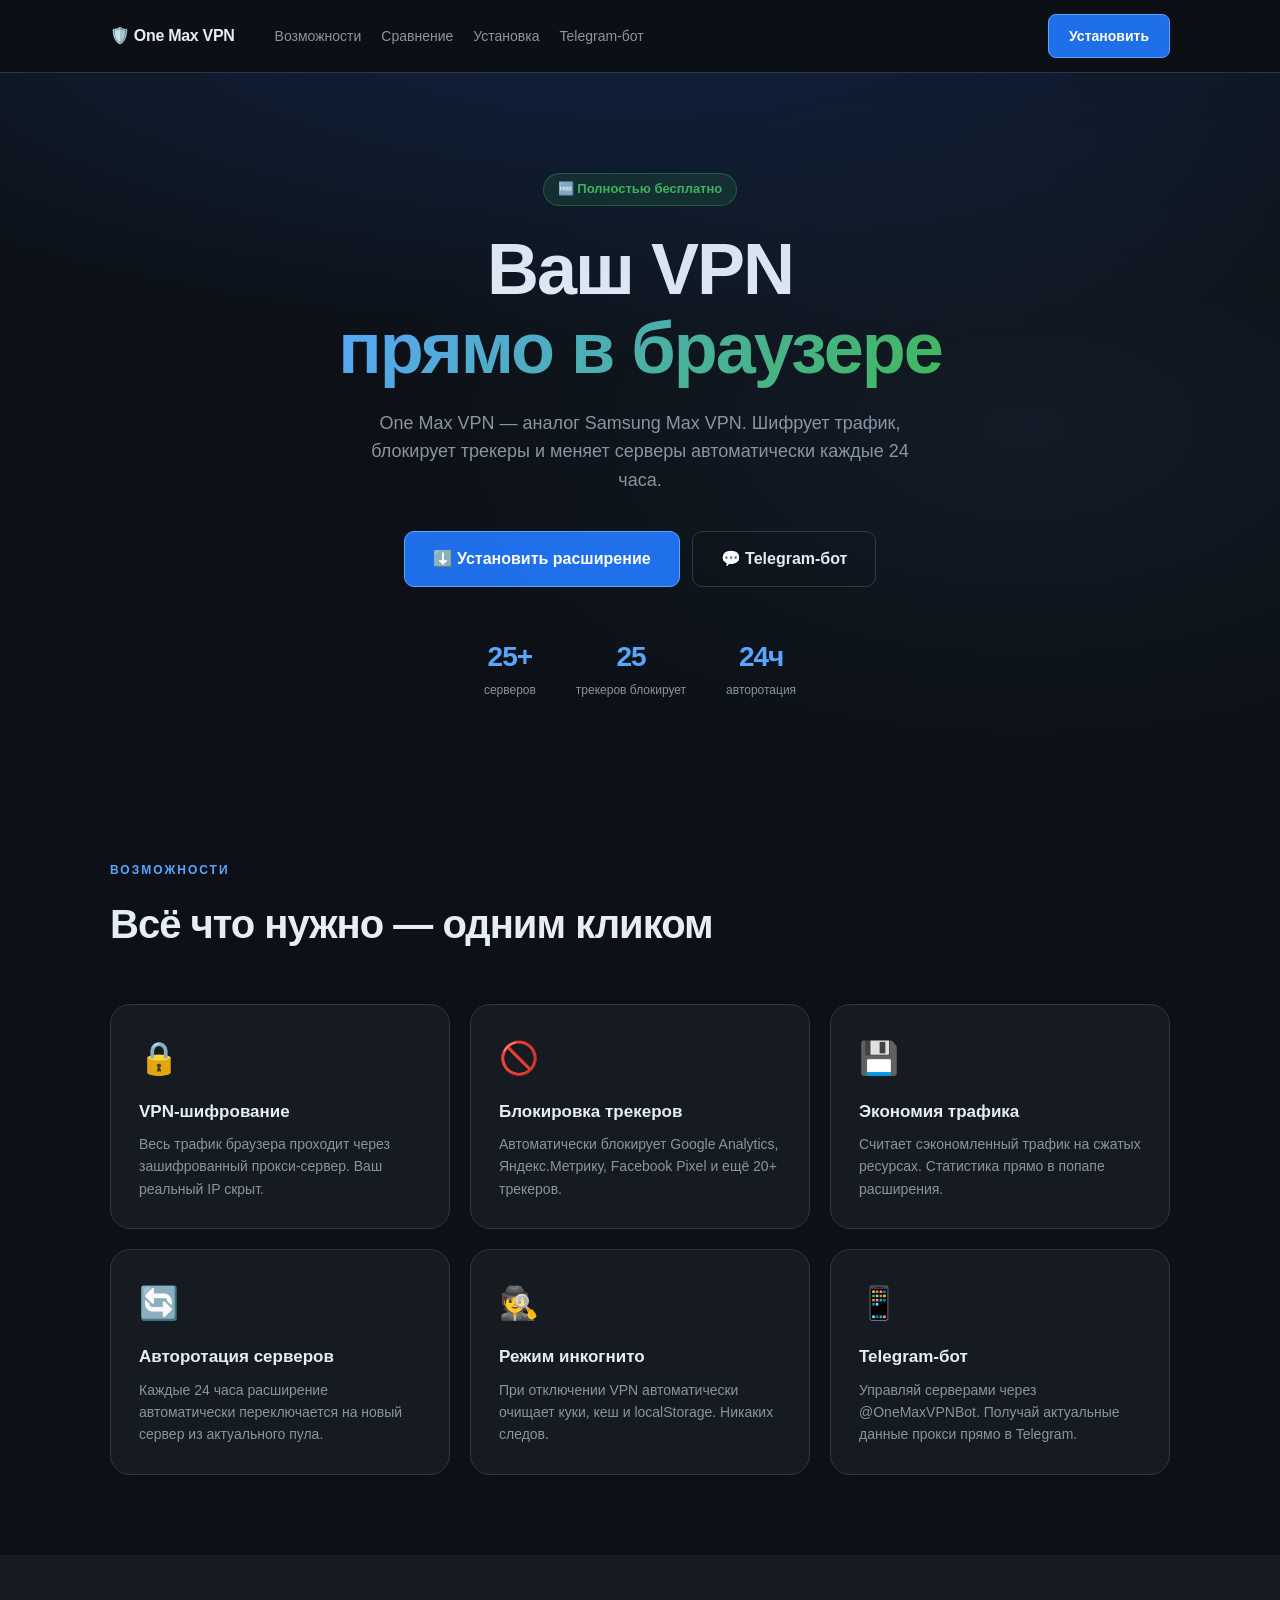
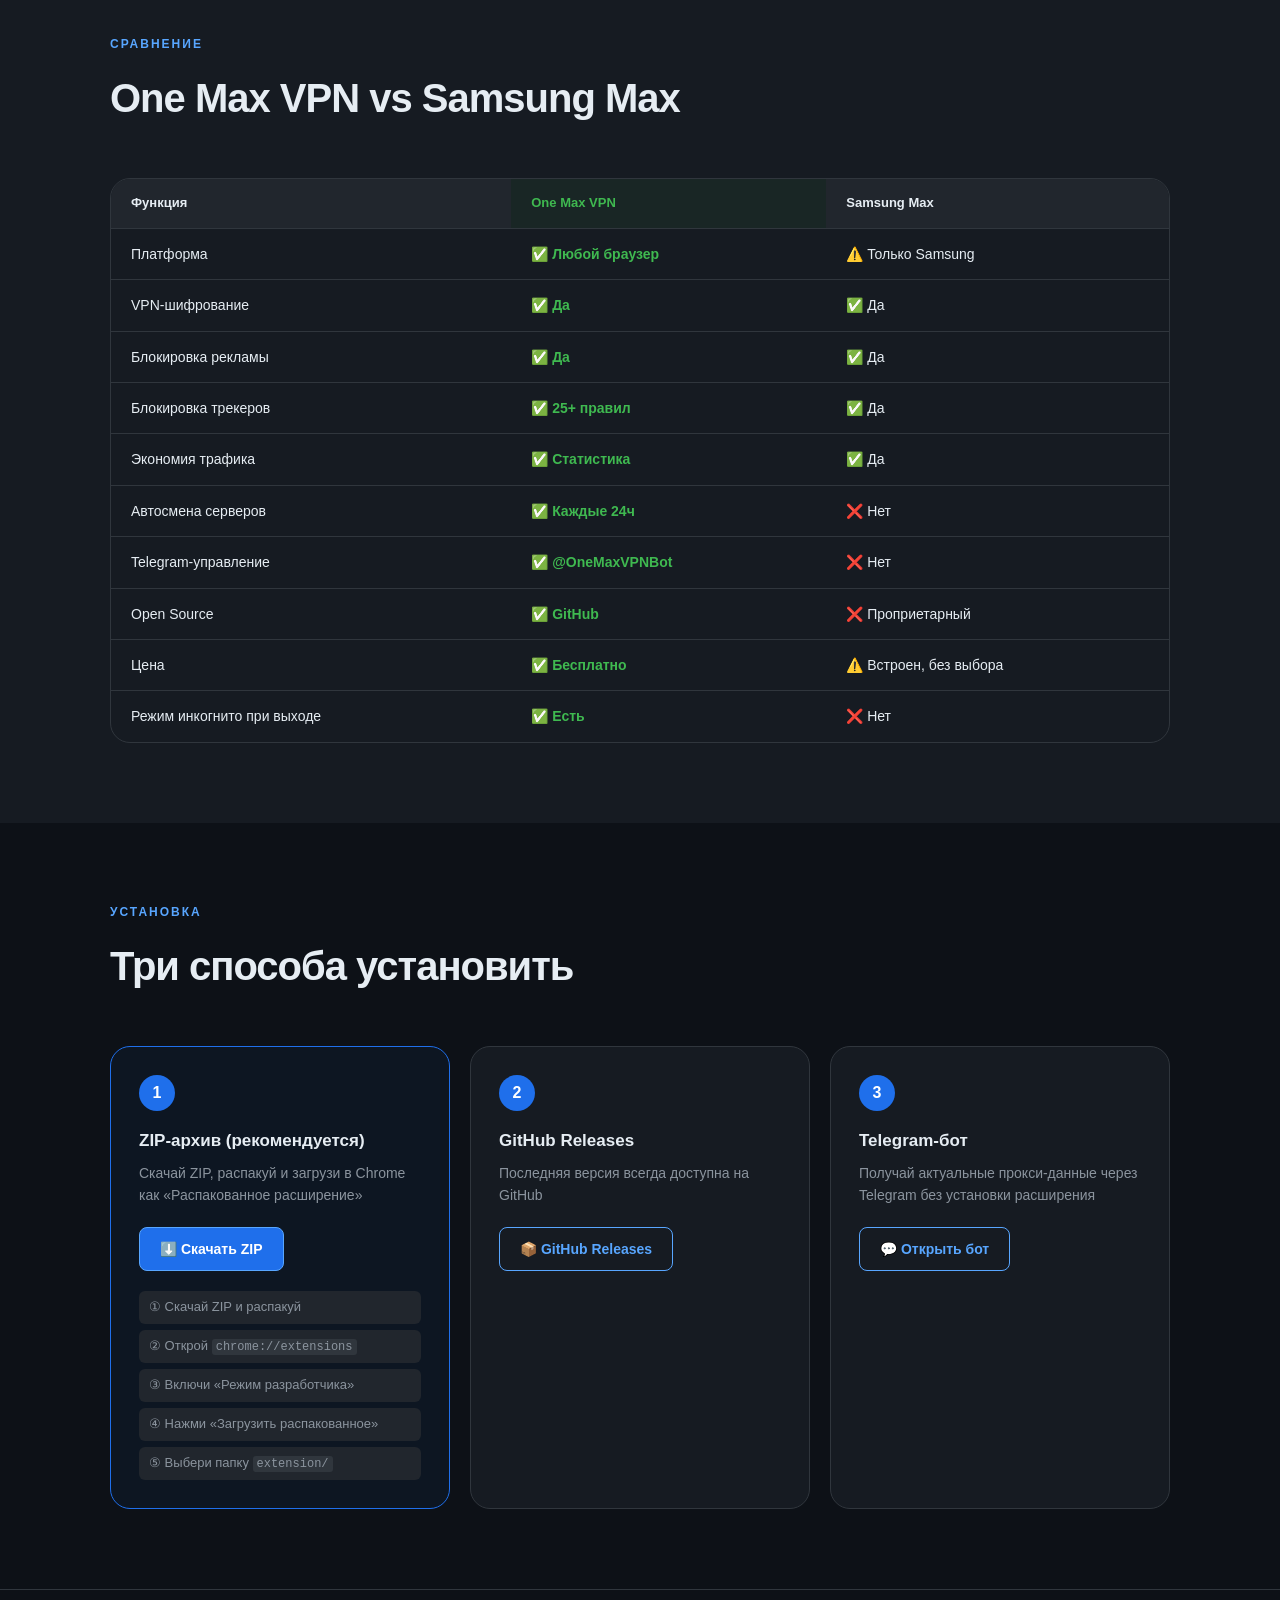
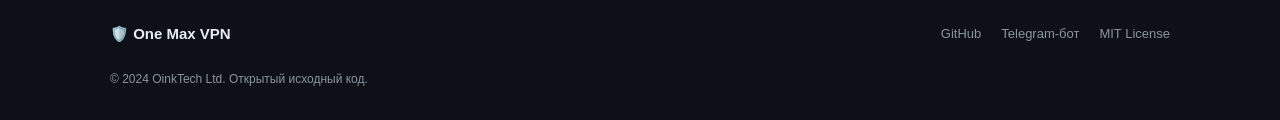
==== landing/index.html @ 3c3e6324 "1.0.0" ====
<!DOCTYPE html>
<html lang="ru">
<head>
  <meta charset="UTF-8">
  <meta name="viewport" content="width=device-width, initial-scale=1.0">
  <title>One Max VPN — Бесплатный VPN для браузера</title>
  <meta name="description" content="One Max VPN — бесплатный браузерный VPN с блокировкой трекеров, экономией трафика и автосменой серверов.">
  <link rel="stylesheet" href="styles.css">
  <link rel="icon" href="data:image/svg+xml,<svg xmlns='http://www.w3.org/2000/svg' viewBox='0 0 100 100'><text y='.9em' font-size='90'>🛡️</text></svg>">
</head>
<body>

<!-- ── Навбар ── -->
<nav class="nav">
  <div class="nav-inner">
    <a class="nav-logo" href="#">🛡️ One Max VPN</a>
    <div class="nav-links">
      <a href="#features">Возможности</a>
      <a href="#compare">Сравнение</a>
      <a href="#install">Установка</a>
      <a href="https://t.me/OneMaxVPNBot" target="_blank">Telegram-бот</a>
    </div>
    <a class="btn btn-primary nav-cta" href="#install">Установить</a>
  </div>
</nav>

<!-- ── Hero ── -->
<section class="hero" id="home">
  <div class="hero-bg"></div>
  <div class="container">
    <div class="hero-badge">🆓 Полностью бесплатно</div>
    <h1 class="hero-title">
      Ваш VPN<br>
      <span class="gradient-text">прямо в браузере</span>
    </h1>
    <p class="hero-subtitle">
      One Max VPN — аналог Samsung Max VPN. Шифрует трафик, блокирует трекеры
      и меняет серверы автоматически каждые 24 часа.
    </p>
    <div class="hero-actions">
      <a class="btn btn-primary btn-lg" id="btnInstall" href="#install">
        ⬇️ Установить расширение
      </a>
      <a class="btn btn-ghost btn-lg" href="https://t.me/OneMaxVPNBot" target="_blank">
        💬 Telegram-бот
      </a>
    </div>
    <div class="hero-stats">
      <div class="hero-stat"><span class="stat-num" id="statServers">25+</span><span>серверов</span></div>
      <div class="hero-stat"><span class="stat-num">25</span><span>трекеров блокирует</span></div>
      <div class="hero-stat"><span class="stat-num">24ч</span><span>авторотация</span></div>
    </div>
  </div>
</section>

<!-- ── Возможности ── -->
<section class="section" id="features">
  <div class="container">
    <div class="section-label">Возможности</div>
    <h2 class="section-title">Всё что нужно — одним кликом</h2>
    <div class="features-grid">

      <div class="feature-card">
        <div class="feature-icon">🔒</div>
        <h3>VPN-шифрование</h3>
        <p>Весь трафик браузера проходит через зашифрованный прокси-сервер. Ваш реальный IP скрыт.</p>
      </div>

      <div class="feature-card">
        <div class="feature-icon">🚫</div>
        <h3>Блокировка трекеров</h3>
        <p>Автоматически блокирует Google Analytics, Яндекс.Метрику, Facebook Pixel и ещё 20+ трекеров.</p>
      </div>

      <div class="feature-card">
        <div class="feature-icon">💾</div>
        <h3>Экономия трафика</h3>
        <p>Считает сэкономленный трафик на сжатых ресурсах. Статистика прямо в попапе расширения.</p>
      </div>

      <div class="feature-card">
        <div class="feature-icon">🔄</div>
        <h3>Авторотация серверов</h3>
        <p>Каждые 24 часа расширение автоматически переключается на новый сервер из актуального пула.</p>
      </div>

      <div class="feature-card">
        <div class="feature-icon">🕵️</div>
        <h3>Режим инкогнито</h3>
        <p>При отключении VPN автоматически очищает куки, кеш и localStorage. Никаких следов.</p>
      </div>

      <div class="feature-card">
        <div class="feature-icon">📱</div>
        <h3>Telegram-бот</h3>
        <p>Управляй серверами через @OneMaxVPNBot. Получай актуальные данные прокси прямо в Telegram.</p>
      </div>

    </div>
  </div>
</section>

<!-- ── Сравнение ── -->
<section class="section section-dark" id="compare">
  <div class="container">
    <div class="section-label">Сравнение</div>
    <h2 class="section-title">One Max VPN vs Samsung Max</h2>
    <div class="table-wrap">
      <table class="compare-table">
        <thead>
          <tr>
            <th>Функция</th>
            <th class="our">One Max VPN</th>
            <th>Samsung Max</th>
          </tr>
        </thead>
        <tbody>
          <tr><td>Платформа</td>                  <td class="our">✅ Любой браузер</td>       <td>⚠️ Только Samsung</td></tr>
          <tr><td>VPN-шифрование</td>             <td class="our">✅ Да</td>                  <td>✅ Да</td></tr>
          <tr><td>Блокировка рекламы</td>         <td class="our">✅ Да</td>                  <td>✅ Да</td></tr>
          <tr><td>Блокировка трекеров</td>        <td class="our">✅ 25+ правил</td>          <td>✅ Да</td></tr>
          <tr><td>Экономия трафика</td>           <td class="our">✅ Статистика</td>          <td>✅ Да</td></tr>
          <tr><td>Автосмена серверов</td>         <td class="our">✅ Каждые 24ч</td>          <td>❌ Нет</td></tr>
          <tr><td>Telegram-управление</td>        <td class="our">✅ @OneMaxVPNBot</td>       <td>❌ Нет</td></tr>
          <tr><td>Open Source</td>                <td class="our">✅ GitHub</td>              <td>❌ Проприетарный</td></tr>
          <tr><td>Цена</td>                       <td class="our">✅ Бесплатно</td>           <td>⚠️ Встроен, без выбора</td></tr>
          <tr><td>Режим инкогнито при выходе</td> <td class="our">✅ Есть</td>               <td>❌ Нет</td></tr>
        </tbody>
      </table>
    </div>
  </div>
</section>

<!-- ── Установка ── -->
<section class="section" id="install">
  <div class="container">
    <div class="section-label">Установка</div>
    <h2 class="section-title">Три способа установить</h2>
    <div class="install-grid">

      <div class="install-card install-card-primary">
        <div class="install-num">1</div>
        <h3>ZIP-архив (рекомендуется)</h3>
        <p>Скачай ZIP, распакуй и загрузи в Chrome как «Распакованное расширение»</p>
        <a class="btn btn-primary" id="btnDownloadZip" href="#" target="_blank">⬇️ Скачать ZIP</a>
        <div class="install-steps">
          <div class="step">① Скачай ZIP и распакуй</div>
          <div class="step">② Открой <code>chrome://extensions</code></div>
          <div class="step">③ Включи «Режим разработчика»</div>
          <div class="step">④ Нажми «Загрузить распакованное»</div>
          <div class="step">⑤ Выбери папку <code>extension/</code></div>
        </div>
      </div>

      <div class="install-card">
        <div class="install-num">2</div>
        <h3>GitHub Releases</h3>
        <p>Последняя версия всегда доступна на GitHub</p>
        <a class="btn btn-outline" href="https://github.com/OinkTechLtd/one-max-vpn/releases/latest" target="_blank">
          📦 GitHub Releases
        </a>
      </div>

      <div class="install-card">
        <div class="install-num">3</div>
        <h3>Telegram-бот</h3>
        <p>Получай актуальные прокси-данные через Telegram без установки расширения</p>
        <a class="btn btn-outline" href="https://t.me/OneMaxVPNBot" target="_blank">
          💬 Открыть бот
        </a>
      </div>

    </div>
  </div>
</section>

<!-- ── Footer ── -->
<footer class="footer">
  <div class="container footer-inner">
    <div class="footer-logo">🛡️ One Max VPN</div>
    <div class="footer-links">
      <a href="https://github.com/OinkTechLtd/one-max-vpn" target="_blank">GitHub</a>
      <a href="https://t.me/OneMaxVPNBot" target="_blank">Telegram-бот</a>
      <a href="https://github.com/OinkTechLtd/one-max-vpn/blob/main/LICENSE" target="_blank">MIT License</a>
    </div>
    <div class="footer-copy">© 2024 OinkTech Ltd. Открытый исходный код.</div>
  </div>
</footer>

<script src="script.js"></script>
</body>
</html>
---- landing/styles.css ----
/* ── Переменные ── */
:root {
  --bg:        #0d1117;
  --bg2:       #161b22;
  --border:    #30363d;
  --accent:    #58a6ff;
  --accent2:   #1f6feb;
  --green:     #3fb950;
  --text:      #e6edf3;
  --muted:     #8b949e;
  --radius:    12px;
  --radius-lg: 20px;
  --max:       1100px;
}

/* ── Сброс ── */
*, *::before, *::after { box-sizing: border-box; margin: 0; padding: 0; }
html { scroll-behavior: smooth; }
body { background: var(--bg); color: var(--text); font-family: -apple-system, 'Segoe UI', sans-serif; line-height: 1.6; }
a { color: inherit; text-decoration: none; }
img { max-width: 100%; }

/* ── Контейнер ── */
.container { max-width: var(--max); margin: 0 auto; padding: 0 20px; }

/* ── Кнопки ── */
.btn {
  display: inline-flex;
  align-items: center;
  gap: 8px;
  padding: 10px 20px;
  border-radius: 8px;
  font-size: 14px;
  font-weight: 600;
  cursor: pointer;
  transition: all 0.2s;
  border: 1px solid transparent;
  text-decoration: none;
  white-space: nowrap;
}
.btn-primary  { background: var(--accent2); color: #fff; border-color: var(--accent); }
.btn-primary:hover  { background: var(--accent); }
.btn-ghost    { background: transparent; color: var(--text); border-color: var(--border); }
.btn-ghost:hover    { border-color: var(--accent); color: var(--accent); }
.btn-outline  { background: transparent; color: var(--accent); border-color: var(--accent); }
.btn-outline:hover  { background: #58a6ff22; }
.btn-lg { padding: 14px 28px; font-size: 16px; border-radius: 10px; }

/* ── Навбар ── */
.nav {
  position: sticky;
  top: 0;
  z-index: 100;
  background: rgba(13,17,23,0.9);
  backdrop-filter: blur(12px);
  border-bottom: 1px solid var(--border);
}
.nav-inner {
  max-width: var(--max);
  margin: 0 auto;
  padding: 14px 20px;
  display: flex;
  align-items: center;
  gap: 24px;
}
.nav-logo { font-size: 16px; font-weight: 700; letter-spacing: -0.3px; }
.nav-links { display: flex; gap: 20px; margin-left: 16px; }
.nav-links a { font-size: 14px; color: var(--muted); transition: color 0.2s; }
.nav-links a:hover { color: var(--text); }
.nav-cta { margin-left: auto; }

/* ── Hero ── */
.hero {
  position: relative;
  padding: 100px 0 80px;
  overflow: hidden;
  text-align: center;
}
.hero-bg {
  position: absolute;
  inset: 0;
  background:
    radial-gradient(ellipse 80% 50% at 50% -10%, #1f6feb33, transparent),
    radial-gradient(ellipse 50% 50% at 80% 50%, #58a6ff11, transparent);
  pointer-events: none;
}
.hero-badge {
  display: inline-block;
  padding: 5px 14px;
  background: #3fb95022;
  border: 1px solid #3fb95055;
  border-radius: 20px;
  font-size: 13px;
  color: var(--green);
  font-weight: 600;
  margin-bottom: 24px;
}
.hero-title {
  font-size: clamp(36px, 6vw, 72px);
  font-weight: 800;
  line-height: 1.1;
  letter-spacing: -2px;
  margin-bottom: 20px;
}
.gradient-text {
  background: linear-gradient(135deg, #58a6ff, #3fb950);
  -webkit-background-clip: text;
  -webkit-text-fill-color: transparent;
  background-clip: text;
}
.hero-subtitle {
  font-size: clamp(15px, 2vw, 18px);
  color: var(--muted);
  max-width: 560px;
  margin: 0 auto 36px;
}
.hero-actions {
  display: flex;
  gap: 12px;
  justify-content: center;
  flex-wrap: wrap;
  margin-bottom: 48px;
}
.hero-stats {
  display: flex;
  gap: 40px;
  justify-content: center;
  flex-wrap: wrap;
}
.hero-stat {
  display: flex;
  flex-direction: column;
  align-items: center;
  gap: 2px;
}
.stat-num {
  font-size: 28px;
  font-weight: 800;
  color: var(--accent);
  letter-spacing: -1px;
}
.hero-stat span:last-child { font-size: 12px; color: var(--muted); }

/* ── Секции ── */
.section { padding: 80px 0; }
.section-dark { background: var(--bg2); }
.section-label {
  font-size: 12px;
  font-weight: 600;
  color: var(--accent);
  text-transform: uppercase;
  letter-spacing: 2px;
  margin-bottom: 12px;
}
.section-title {
  font-size: clamp(24px, 4vw, 40px);
  font-weight: 800;
  letter-spacing: -1px;
  margin-bottom: 48px;
}

/* ── Карточки фич ── */
.features-grid {
  display: grid;
  grid-template-columns: repeat(auto-fill, minmax(300px, 1fr));
  gap: 20px;
}
.feature-card {
  background: var(--bg2);
  border: 1px solid var(--border);
  border-radius: var(--radius-lg);
  padding: 28px;
  transition: border-color 0.2s;
}
.feature-card:hover { border-color: var(--accent); }
.feature-icon { font-size: 32px; margin-bottom: 14px; }
.feature-card h3 { font-size: 17px; font-weight: 700; margin-bottom: 8px; }
.feature-card p  { font-size: 14px; color: var(--muted); line-height: 1.6; }

/* ── Таблица сравнения ── */
.table-wrap { overflow-x: auto; border-radius: var(--radius-lg); border: 1px solid var(--border); }
.compare-table { width: 100%; border-collapse: collapse; }
.compare-table th,
.compare-table td { padding: 14px 20px; text-align: left; border-bottom: 1px solid var(--border); font-size: 14px; }
.compare-table thead th { background: #21262d; font-weight: 700; font-size: 13px; }
.compare-table tbody tr:last-child td { border-bottom: none; }
.compare-table tbody tr:hover td { background: #161b2288; }
.compare-table .our { color: var(--green); font-weight: 600; }
.compare-table thead .our { background: #3fb95011; }

/* ── Установка ── */
.install-grid {
  display: grid;
  grid-template-columns: 1fr 1fr 1fr;
  gap: 20px;
}
.install-card {
  background: var(--bg2);
  border: 1px solid var(--border);
  border-radius: var(--radius-lg);
  padding: 28px;
}
.install-card-primary { border-color: var(--accent2); background: #1f6feb0d; }
.install-num {
  width: 36px; height: 36px;
  border-radius: 50%;
  background: var(--accent2);
  color: #fff;
  font-weight: 800;
  font-size: 16px;
  display: flex;
  align-items: center;
  justify-content: center;
  margin-bottom: 16px;
}
.install-card h3 { font-size: 17px; font-weight: 700; margin-bottom: 8px; }
.install-card p  { font-size: 14px; color: var(--muted); margin-bottom: 20px; }
.install-steps { margin-top: 20px; display: flex; flex-direction: column; gap: 6px; }
.step {
  font-size: 13px;
  color: var(--muted);
  padding: 6px 10px;
  background: #21262d;
  border-radius: 6px;
}
.step code { background: #30363d; padding: 1px 4px; border-radius: 3px; font-size: 12px; }

/* ── Footer ── */
.footer {
  border-top: 1px solid var(--border);
  padding: 32px 0;
}
.footer-inner {
  display: flex;
  align-items: center;
  gap: 24px;
  flex-wrap: wrap;
}
.footer-logo { font-size: 15px; font-weight: 700; }
.footer-links { display: flex; gap: 20px; margin-left: auto; }
.footer-links a { font-size: 13px; color: var(--muted); }
.footer-links a:hover { color: var(--accent); }
.footer-copy { font-size: 12px; color: var(--muted); width: 100%; }

/* ── Адаптив ── */
@media (max-width: 768px) {
  .nav-links { display: none; }
  .install-grid { grid-template-columns: 1fr; }
  .features-grid { grid-template-columns: 1fr; }
  .hero { padding: 60px 0 50px; }
  .footer-links { margin-left: 0; }
}

@media (max-width: 480px) {
  .hero-actions { flex-direction: column; align-items: stretch; }
  .btn-lg { text-align: center; justify-content: center; }
  .hero-stats { gap: 24px; }
}
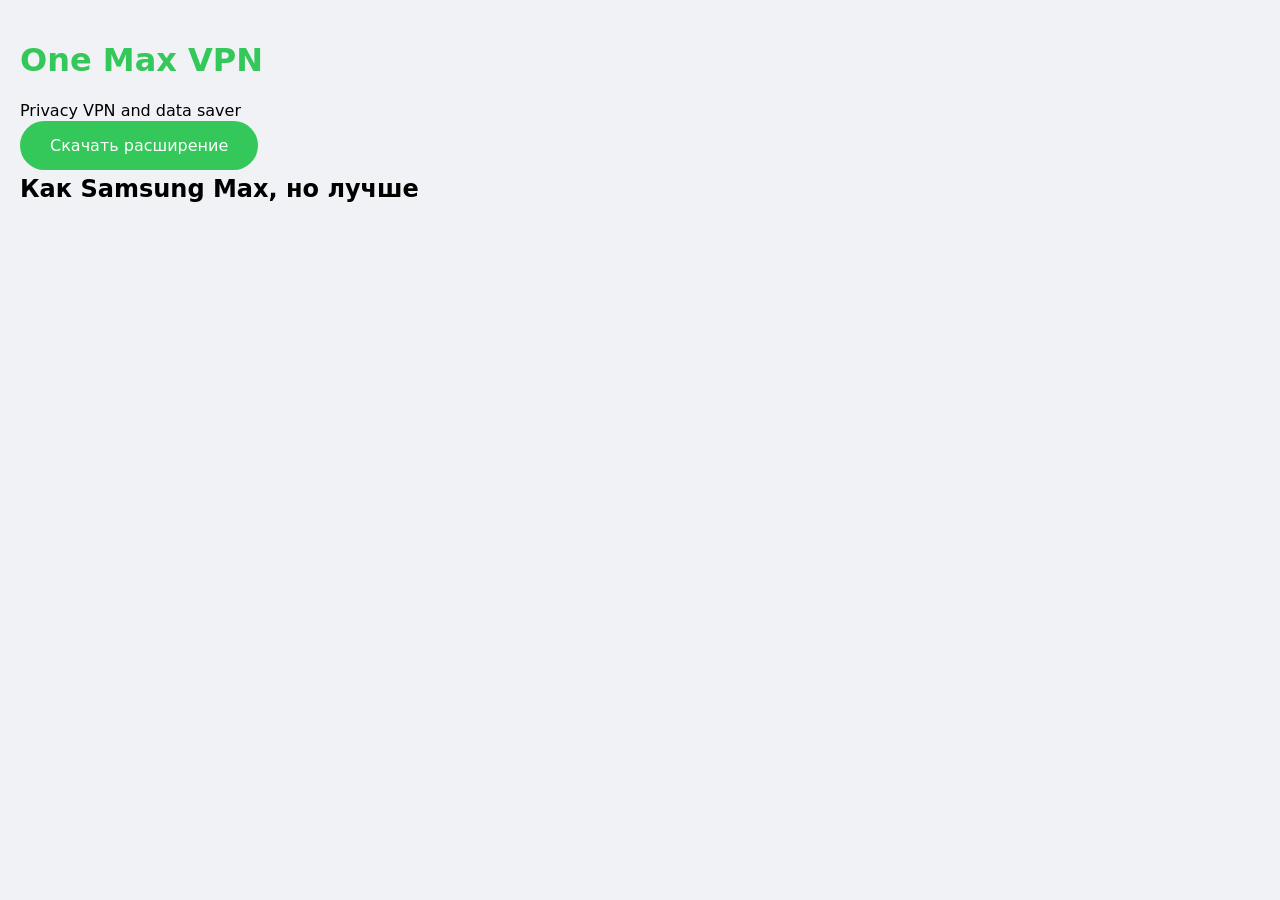
==== commit 492d6fa0: "1.0.1" ====
--- a/landing/index.html
+++ b/landing/index.html
@@ -3,190 +3,21 @@
 <head>
   <meta charset="UTF-8">
   <meta name="viewport" content="width=device-width, initial-scale=1.0">
-  <title>One Max VPN — Бесплатный VPN для браузера</title>
-  <meta name="description" content="One Max VPN — бесплатный браузерный VPN с блокировкой трекеров, экономией трафика и автосменой серверов.">
+  <title>One Max VPN — Экономия трафика и приватность</title>
   <link rel="stylesheet" href="styles.css">
-  <link rel="icon" href="data:image/svg+xml,<svg xmlns='http://www.w3.org/2000/svg' viewBox='0 0 100 100'><text y='.9em' font-size='90'>🛡️</text></svg>">
 </head>
 <body>
+  <header>
+    <h1>One Max VPN</h1>
+    <p>Privacy VPN and data saver</p>
+    <a href="https://github.com/yourusername/one-max-vpn/releases/latest/download/one-max-vpn.zip" class="btn">Скачать расширение</a>
+  </header>
 
-<!-- ── Навбар ── -->
-<nav class="nav">
-  <div class="nav-inner">
-    <a class="nav-logo" href="#">🛡️ One Max VPN</a>
-    <div class="nav-links">
-      <a href="#features">Возможности</a>
-      <a href="#compare">Сравнение</a>
-      <a href="#install">Установка</a>
-      <a href="https://t.me/OneMaxVPNBot" target="_blank">Telegram-бот</a>
-    </div>
-    <a class="btn btn-primary nav-cta" href="#install">Установить</a>
-  </div>
-</nav>
+  <section>
+    <h2>Как Samsung Max, но лучше</h2>
+    <!-- Добавь преимущества -->
+  </section>
 
-<!-- ── Hero ── -->
-<section class="hero" id="home">
-  <div class="hero-bg"></div>
-  <div class="container">
-    <div class="hero-badge">🆓 Полностью бесплатно</div>
-    <h1 class="hero-title">
-      Ваш VPN<br>
-      <span class="gradient-text">прямо в браузере</span>
-    </h1>
-    <p class="hero-subtitle">
-      One Max VPN — аналог Samsung Max VPN. Шифрует трафик, блокирует трекеры
-      и меняет серверы автоматически каждые 24 часа.
-    </p>
-    <div class="hero-actions">
-      <a class="btn btn-primary btn-lg" id="btnInstall" href="#install">
-        ⬇️ Установить расширение
-      </a>
-      <a class="btn btn-ghost btn-lg" href="https://t.me/OneMaxVPNBot" target="_blank">
-        💬 Telegram-бот
-      </a>
-    </div>
-    <div class="hero-stats">
-      <div class="hero-stat"><span class="stat-num" id="statServers">25+</span><span>серверов</span></div>
-      <div class="hero-stat"><span class="stat-num">25</span><span>трекеров блокирует</span></div>
-      <div class="hero-stat"><span class="stat-num">24ч</span><span>авторотация</span></div>
-    </div>
-  </div>
-</section>
-
-<!-- ── Возможности ── -->
-<section class="section" id="features">
-  <div class="container">
-    <div class="section-label">Возможности</div>
-    <h2 class="section-title">Всё что нужно — одним кликом</h2>
-    <div class="features-grid">
-
-      <div class="feature-card">
-        <div class="feature-icon">🔒</div>
-        <h3>VPN-шифрование</h3>
-        <p>Весь трафик браузера проходит через зашифрованный прокси-сервер. Ваш реальный IP скрыт.</p>
-      </div>
-
-      <div class="feature-card">
-        <div class="feature-icon">🚫</div>
-        <h3>Блокировка трекеров</h3>
-        <p>Автоматически блокирует Google Analytics, Яндекс.Метрику, Facebook Pixel и ещё 20+ трекеров.</p>
-      </div>
-
-      <div class="feature-card">
-        <div class="feature-icon">💾</div>
-        <h3>Экономия трафика</h3>
-        <p>Считает сэкономленный трафик на сжатых ресурсах. Статистика прямо в попапе расширения.</p>
-      </div>
-
-      <div class="feature-card">
-        <div class="feature-icon">🔄</div>
-        <h3>Авторотация серверов</h3>
-        <p>Каждые 24 часа расширение автоматически переключается на новый сервер из актуального пула.</p>
-      </div>
-
-      <div class="feature-card">
-        <div class="feature-icon">🕵️</div>
-        <h3>Режим инкогнито</h3>
-        <p>При отключении VPN автоматически очищает куки, кеш и localStorage. Никаких следов.</p>
-      </div>
-
-      <div class="feature-card">
-        <div class="feature-icon">📱</div>
-        <h3>Telegram-бот</h3>
-        <p>Управляй серверами через @OneMaxVPNBot. Получай актуальные данные прокси прямо в Telegram.</p>
-      </div>
-
-    </div>
-  </div>
-</section>
-
-<!-- ── Сравнение ── -->
-<section class="section section-dark" id="compare">
-  <div class="container">
-    <div class="section-label">Сравнение</div>
-    <h2 class="section-title">One Max VPN vs Samsung Max</h2>
-    <div class="table-wrap">
-      <table class="compare-table">
-        <thead>
-          <tr>
-            <th>Функция</th>
-            <th class="our">One Max VPN</th>
-            <th>Samsung Max</th>
-          </tr>
-        </thead>
-        <tbody>
-          <tr><td>Платформа</td>                  <td class="our">✅ Любой браузер</td>       <td>⚠️ Только Samsung</td></tr>
-          <tr><td>VPN-шифрование</td>             <td class="our">✅ Да</td>                  <td>✅ Да</td></tr>
-          <tr><td>Блокировка рекламы</td>         <td class="our">✅ Да</td>                  <td>✅ Да</td></tr>
-          <tr><td>Блокировка трекеров</td>        <td class="our">✅ 25+ правил</td>          <td>✅ Да</td></tr>
-          <tr><td>Экономия трафика</td>           <td class="our">✅ Статистика</td>          <td>✅ Да</td></tr>
-          <tr><td>Автосмена серверов</td>         <td class="our">✅ Каждые 24ч</td>          <td>❌ Нет</td></tr>
-          <tr><td>Telegram-управление</td>        <td class="our">✅ @OneMaxVPNBot</td>       <td>❌ Нет</td></tr>
-          <tr><td>Open Source</td>                <td class="our">✅ GitHub</td>              <td>❌ Проприетарный</td></tr>
-          <tr><td>Цена</td>                       <td class="our">✅ Бесплатно</td>           <td>⚠️ Встроен, без выбора</td></tr>
-          <tr><td>Режим инкогнито при выходе</td> <td class="our">✅ Есть</td>               <td>❌ Нет</td></tr>
-        </tbody>
-      </table>
-    </div>
-  </div>
-</section>
-
-<!-- ── Установка ── -->
-<section class="section" id="install">
-  <div class="container">
-    <div class="section-label">Установка</div>
-    <h2 class="section-title">Три способа установить</h2>
-    <div class="install-grid">
-
-      <div class="install-card install-card-primary">
-        <div class="install-num">1</div>
-        <h3>ZIP-архив (рекомендуется)</h3>
-        <p>Скачай ZIP, распакуй и загрузи в Chrome как «Распакованное расширение»</p>
-        <a class="btn btn-primary" id="btnDownloadZip" href="#" target="_blank">⬇️ Скачать ZIP</a>
-        <div class="install-steps">
-          <div class="step">① Скачай ZIP и распакуй</div>
-          <div class="step">② Открой <code>chrome://extensions</code></div>
-          <div class="step">③ Включи «Режим разработчика»</div>
-          <div class="step">④ Нажми «Загрузить распакованное»</div>
-          <div class="step">⑤ Выбери папку <code>extension/</code></div>
-        </div>
-      </div>
-
-      <div class="install-card">
-        <div class="install-num">2</div>
-        <h3>GitHub Releases</h3>
-        <p>Последняя версия всегда доступна на GitHub</p>
-        <a class="btn btn-outline" href="https://github.com/OinkTechLtd/one-max-vpn/releases/latest" target="_blank">
-          📦 GitHub Releases
-        </a>
-      </div>
-
-      <div class="install-card">
-        <div class="install-num">3</div>
-        <h3>Telegram-бот</h3>
-        <p>Получай актуальные прокси-данные через Telegram без установки расширения</p>
-        <a class="btn btn-outline" href="https://t.me/OneMaxVPNBot" target="_blank">
-          💬 Открыть бот
-        </a>
-      </div>
-
-    </div>
-  </div>
-</section>
-
-<!-- ── Footer ── -->
-<footer class="footer">
-  <div class="container footer-inner">
-    <div class="footer-logo">🛡️ One Max VPN</div>
-    <div class="footer-links">
-      <a href="https://github.com/OinkTechLtd/one-max-vpn" target="_blank">GitHub</a>
-      <a href="https://t.me/OneMaxVPNBot" target="_blank">Telegram-бот</a>
-      <a href="https://github.com/OinkTechLtd/one-max-vpn/blob/main/LICENSE" target="_blank">MIT License</a>
-    </div>
-    <div class="footer-copy">© 2024 OinkTech Ltd. Открытый исходный код.</div>
-  </div>
-</footer>
-
-<script src="script.js"></script>
+  <script src="script.js"></script>
 </body>
 </html>
--- a/landing/styles.css
+++ b/landing/styles.css
@@ -1,258 +1,3 @@
-/* ── Переменные ── */
-:root {
-  --bg:        #0d1117;
-  --bg2:       #161b22;
-  --border:    #30363d;
-  --accent:    #58a6ff;
-  --accent2:   #1f6feb;
-  --green:     #3fb950;
-  --text:      #e6edf3;
-  --muted:     #8b949e;
-  --radius:    12px;
-  --radius-lg: 20px;
-  --max:       1100px;
-}
-
-/* ── Сброс ── */
-*, *::before, *::after { box-sizing: border-box; margin: 0; padding: 0; }
-html { scroll-behavior: smooth; }
-body { background: var(--bg); color: var(--text); font-family: -apple-system, 'Segoe UI', sans-serif; line-height: 1.6; }
-a { color: inherit; text-decoration: none; }
-img { max-width: 100%; }
-
-/* ── Контейнер ── */
-.container { max-width: var(--max); margin: 0 auto; padding: 0 20px; }
-
-/* ── Кнопки ── */
-.btn {
-  display: inline-flex;
-  align-items: center;
-  gap: 8px;
-  padding: 10px 20px;
-  border-radius: 8px;
-  font-size: 14px;
-  font-weight: 600;
-  cursor: pointer;
-  transition: all 0.2s;
-  border: 1px solid transparent;
-  text-decoration: none;
-  white-space: nowrap;
-}
-.btn-primary  { background: var(--accent2); color: #fff; border-color: var(--accent); }
-.btn-primary:hover  { background: var(--accent); }
-.btn-ghost    { background: transparent; color: var(--text); border-color: var(--border); }
-.btn-ghost:hover    { border-color: var(--accent); color: var(--accent); }
-.btn-outline  { background: transparent; color: var(--accent); border-color: var(--accent); }
-.btn-outline:hover  { background: #58a6ff22; }
-.btn-lg { padding: 14px 28px; font-size: 16px; border-radius: 10px; }
-
-/* ── Навбар ── */
-.nav {
-  position: sticky;
-  top: 0;
-  z-index: 100;
-  background: rgba(13,17,23,0.9);
-  backdrop-filter: blur(12px);
-  border-bottom: 1px solid var(--border);
-}
-.nav-inner {
-  max-width: var(--max);
-  margin: 0 auto;
-  padding: 14px 20px;
-  display: flex;
-  align-items: center;
-  gap: 24px;
-}
-.nav-logo { font-size: 16px; font-weight: 700; letter-spacing: -0.3px; }
-.nav-links { display: flex; gap: 20px; margin-left: 16px; }
-.nav-links a { font-size: 14px; color: var(--muted); transition: color 0.2s; }
-.nav-links a:hover { color: var(--text); }
-.nav-cta { margin-left: auto; }
-
-/* ── Hero ── */
-.hero {
-  position: relative;
-  padding: 100px 0 80px;
-  overflow: hidden;
-  text-align: center;
-}
-.hero-bg {
-  position: absolute;
-  inset: 0;
-  background:
-    radial-gradient(ellipse 80% 50% at 50% -10%, #1f6feb33, transparent),
-    radial-gradient(ellipse 50% 50% at 80% 50%, #58a6ff11, transparent);
-  pointer-events: none;
-}
-.hero-badge {
-  display: inline-block;
-  padding: 5px 14px;
-  background: #3fb95022;
-  border: 1px solid #3fb95055;
-  border-radius: 20px;
-  font-size: 13px;
-  color: var(--green);
-  font-weight: 600;
-  margin-bottom: 24px;
-}
-.hero-title {
-  font-size: clamp(36px, 6vw, 72px);
-  font-weight: 800;
-  line-height: 1.1;
-  letter-spacing: -2px;
-  margin-bottom: 20px;
-}
-.gradient-text {
-  background: linear-gradient(135deg, #58a6ff, #3fb950);
-  -webkit-background-clip: text;
-  -webkit-text-fill-color: transparent;
-  background-clip: text;
-}
-.hero-subtitle {
-  font-size: clamp(15px, 2vw, 18px);
-  color: var(--muted);
-  max-width: 560px;
-  margin: 0 auto 36px;
-}
-.hero-actions {
-  display: flex;
-  gap: 12px;
-  justify-content: center;
-  flex-wrap: wrap;
-  margin-bottom: 48px;
-}
-.hero-stats {
-  display: flex;
-  gap: 40px;
-  justify-content: center;
-  flex-wrap: wrap;
-}
-.hero-stat {
-  display: flex;
-  flex-direction: column;
-  align-items: center;
-  gap: 2px;
-}
-.stat-num {
-  font-size: 28px;
-  font-weight: 800;
-  color: var(--accent);
-  letter-spacing: -1px;
-}
-.hero-stat span:last-child { font-size: 12px; color: var(--muted); }
-
-/* ── Секции ── */
-.section { padding: 80px 0; }
-.section-dark { background: var(--bg2); }
-.section-label {
-  font-size: 12px;
-  font-weight: 600;
-  color: var(--accent);
-  text-transform: uppercase;
-  letter-spacing: 2px;
-  margin-bottom: 12px;
-}
-.section-title {
-  font-size: clamp(24px, 4vw, 40px);
-  font-weight: 800;
-  letter-spacing: -1px;
-  margin-bottom: 48px;
-}
-
-/* ── Карточки фич ── */
-.features-grid {
-  display: grid;
-  grid-template-columns: repeat(auto-fill, minmax(300px, 1fr));
-  gap: 20px;
-}
-.feature-card {
-  background: var(--bg2);
-  border: 1px solid var(--border);
-  border-radius: var(--radius-lg);
-  padding: 28px;
-  transition: border-color 0.2s;
-}
-.feature-card:hover { border-color: var(--accent); }
-.feature-icon { font-size: 32px; margin-bottom: 14px; }
-.feature-card h3 { font-size: 17px; font-weight: 700; margin-bottom: 8px; }
-.feature-card p  { font-size: 14px; color: var(--muted); line-height: 1.6; }
-
-/* ── Таблица сравнения ── */
-.table-wrap { overflow-x: auto; border-radius: var(--radius-lg); border: 1px solid var(--border); }
-.compare-table { width: 100%; border-collapse: collapse; }
-.compare-table th,
-.compare-table td { padding: 14px 20px; text-align: left; border-bottom: 1px solid var(--border); font-size: 14px; }
-.compare-table thead th { background: #21262d; font-weight: 700; font-size: 13px; }
-.compare-table tbody tr:last-child td { border-bottom: none; }
-.compare-table tbody tr:hover td { background: #161b2288; }
-.compare-table .our { color: var(--green); font-weight: 600; }
-.compare-table thead .our { background: #3fb95011; }
-
-/* ── Установка ── */
-.install-grid {
-  display: grid;
-  grid-template-columns: 1fr 1fr 1fr;
-  gap: 20px;
-}
-.install-card {
-  background: var(--bg2);
-  border: 1px solid var(--border);
-  border-radius: var(--radius-lg);
-  padding: 28px;
-}
-.install-card-primary { border-color: var(--accent2); background: #1f6feb0d; }
-.install-num {
-  width: 36px; height: 36px;
-  border-radius: 50%;
-  background: var(--accent2);
-  color: #fff;
-  font-weight: 800;
-  font-size: 16px;
-  display: flex;
-  align-items: center;
-  justify-content: center;
-  margin-bottom: 16px;
-}
-.install-card h3 { font-size: 17px; font-weight: 700; margin-bottom: 8px; }
-.install-card p  { font-size: 14px; color: var(--muted); margin-bottom: 20px; }
-.install-steps { margin-top: 20px; display: flex; flex-direction: column; gap: 6px; }
-.step {
-  font-size: 13px;
-  color: var(--muted);
-  padding: 6px 10px;
-  background: #21262d;
-  border-radius: 6px;
-}
-.step code { background: #30363d; padding: 1px 4px; border-radius: 3px; font-size: 12px; }
-
-/* ── Footer ── */
-.footer {
-  border-top: 1px solid var(--border);
-  padding: 32px 0;
-}
-.footer-inner {
-  display: flex;
-  align-items: center;
-  gap: 24px;
-  flex-wrap: wrap;
-}
-.footer-logo { font-size: 15px; font-weight: 700; }
-.footer-links { display: flex; gap: 20px; margin-left: auto; }
-.footer-links a { font-size: 13px; color: var(--muted); }
-.footer-links a:hover { color: var(--accent); }
-.footer-copy { font-size: 12px; color: var(--muted); width: 100%; }
-
-/* ── Адаптив ── */
-@media (max-width: 768px) {
-  .nav-links { display: none; }
-  .install-grid { grid-template-columns: 1fr; }
-  .features-grid { grid-template-columns: 1fr; }
-  .hero { padding: 60px 0 50px; }
-  .footer-links { margin-left: 0; }
-}
-
-@media (max-width: 480px) {
-  .hero-actions { flex-direction: column; align-items: stretch; }
-  .btn-lg { text-align: center; justify-content: center; }
-  .hero-stats { gap: 24px; }
-}
+body { font-family: system-ui; margin: 0; padding: 20px; background: #f0f2f5; }
+h1 { color: #34c759; }
+.btn { background: #34c759; color: white; padding: 15px 30px; border-radius: 50px; text-decoration: none; }
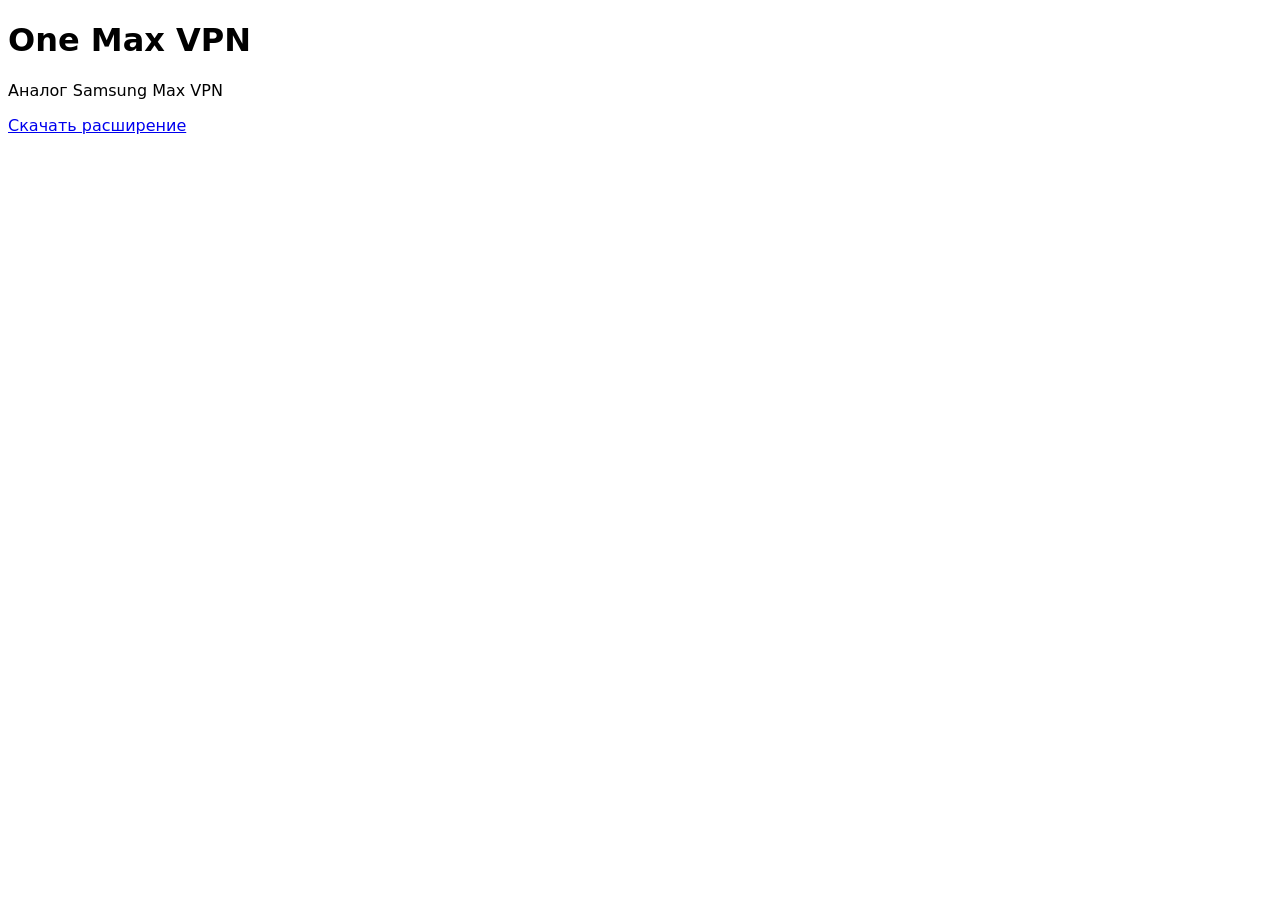
==== commit c031e8d3: "1.0.2" ====
--- a/landing/index.html
+++ b/landing/index.html
@@ -3,21 +3,12 @@
 <head>
   <meta charset="UTF-8">
   <meta name="viewport" content="width=device-width, initial-scale=1.0">
-  <title>One Max VPN — Экономия трафика и приватность</title>
-  <link rel="stylesheet" href="styles.css">
+  <title>One Max VPN — Privacy & Data Saver</title>
+  <style> /* Адаптивный дизайн */ body { font-family: system-ui; } </style>
 </head>
 <body>
-  <header>
-    <h1>One Max VPN</h1>
-    <p>Privacy VPN and data saver</p>
-    <a href="https://github.com/yourusername/one-max-vpn/releases/latest/download/one-max-vpn.zip" class="btn">Скачать расширение</a>
-  </header>
-
-  <section>
-    <h2>Как Samsung Max, но лучше</h2>
-    <!-- Добавь преимущества -->
-  </section>
-
-  <script src="script.js"></script>
+  <h1>One Max VPN</h1>
+  <p>Аналог Samsung Max VPN</p>
+  <a href="https://github.com/yourusername/one-max-vpn/releases/latest/download/one-max-vpn.zip">Скачать расширение</a>
 </body>
-</html>
+</html>
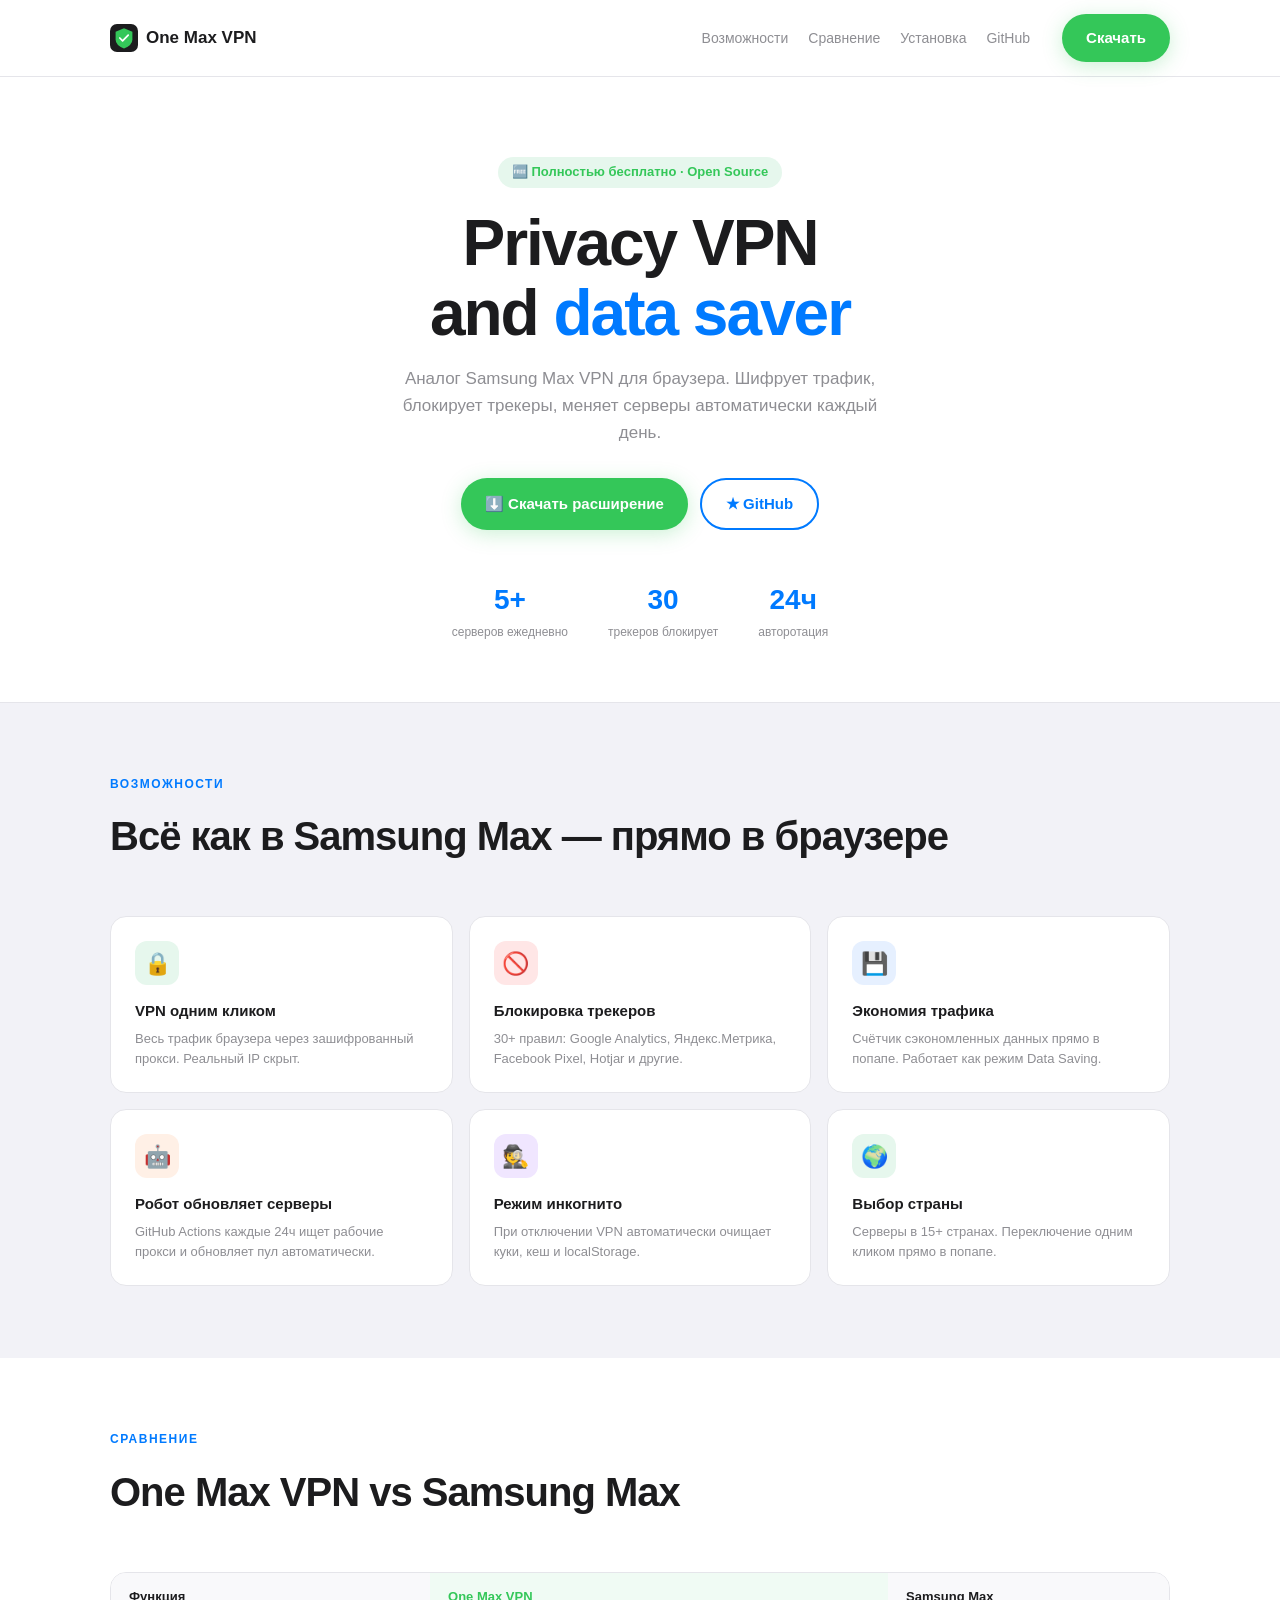
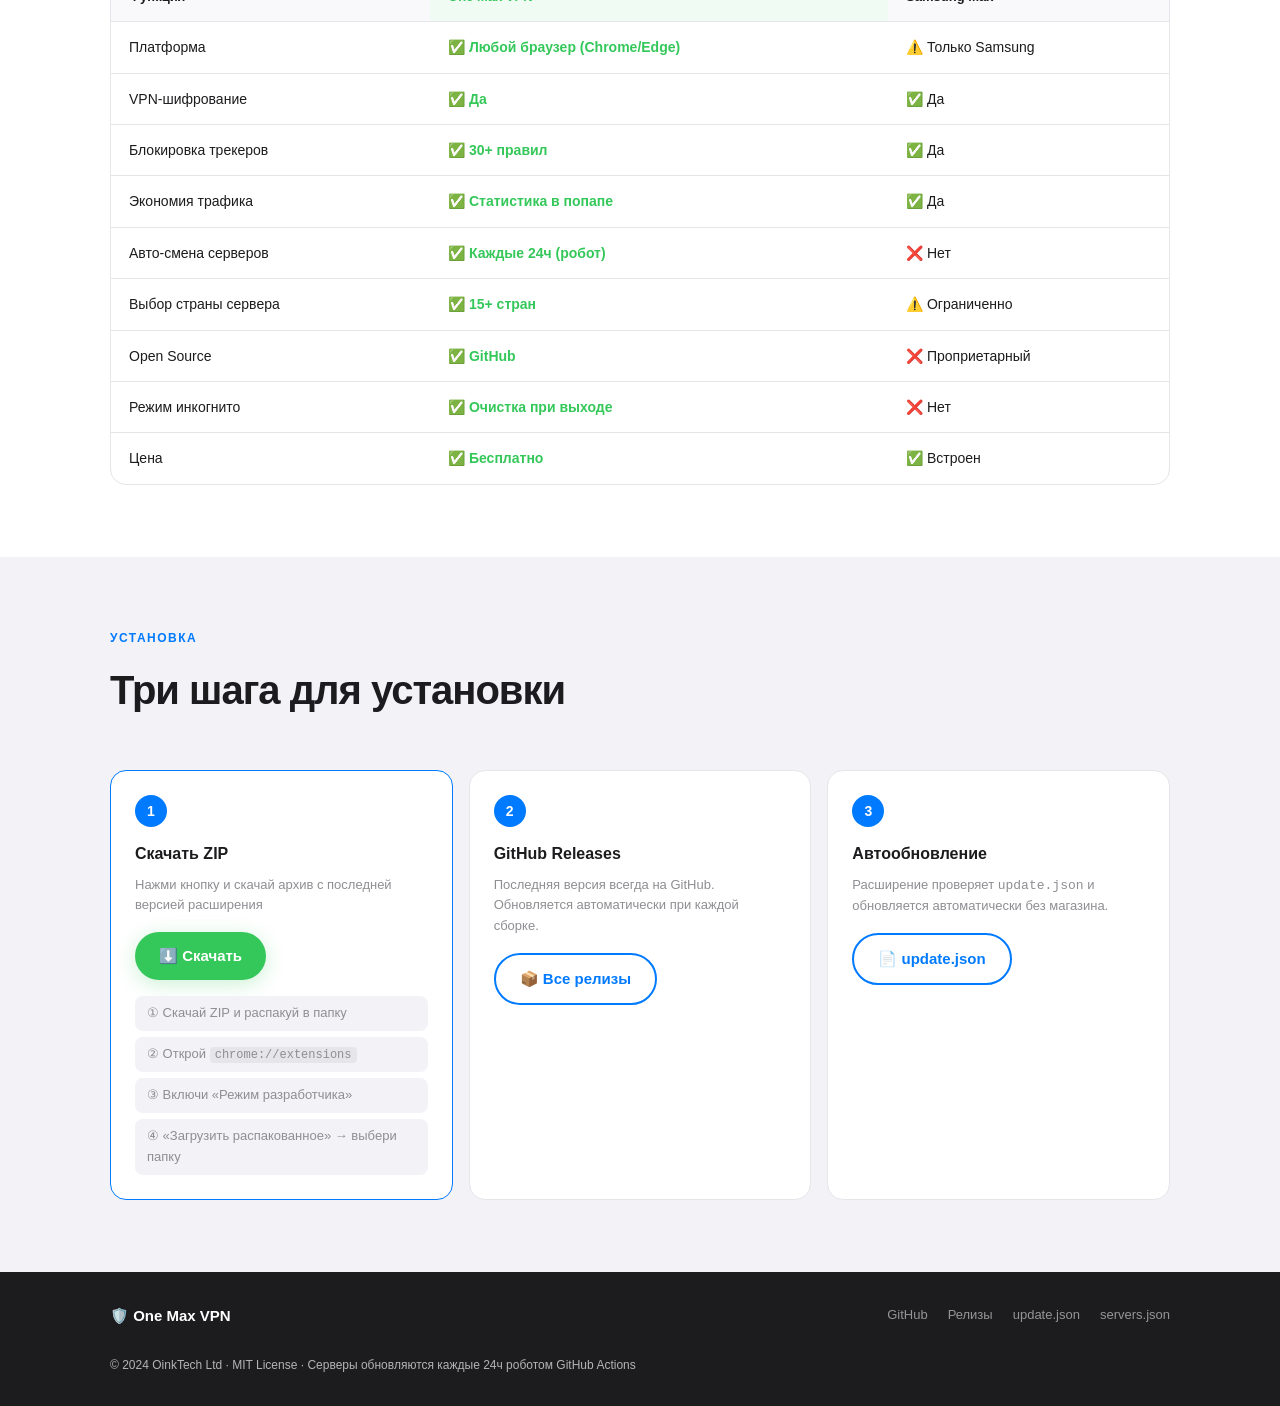
==== commit a56bf49d: "1.0.6" ====
--- a/landing/index.html
+++ b/landing/index.html
@@ -1,14 +1,228 @@
 <!DOCTYPE html>
 <html lang="ru">
 <head>
-  <meta charset="UTF-8">
-  <meta name="viewport" content="width=device-width, initial-scale=1.0">
-  <title>One Max VPN — Privacy & Data Saver</title>
-  <style> /* Адаптивный дизайн */ body { font-family: system-ui; } </style>
+<meta charset="UTF-8">
+<meta name="viewport" content="width=device-width,initial-scale=1">
+<title>One Max VPN — Бесплатный VPN для браузера</title>
+<meta name="description" content="One Max VPN — аналог Samsung Max VPN для Chrome/Edge. Блокировка трекеров, экономия трафика, авто-обновление серверов каждый день.">
+<style>
+:root{--bg:#f2f2f7;--white:#fff;--accent:#007aff;--green:#34c759;--red:#ff3b30;--text:#1c1c1e;--muted:#8e8e93;--border:#e5e5ea;--radius:16px;--max:1100px}
+*{box-sizing:border-box;margin:0;padding:0}html{scroll-behavior:smooth}
+body{background:var(--bg);color:var(--text);font-family:-apple-system,'Segoe UI',sans-serif;line-height:1.6}
+a{color:inherit;text-decoration:none}.container{max-width:var(--max);margin:0 auto;padding:0 20px}
+.btn{display:inline-flex;align-items:center;gap:8px;padding:12px 24px;border-radius:40px;font-size:15px;font-weight:700;cursor:pointer;transition:all .2s;border:none}
+.btn-green{background:var(--green);color:#fff;box-shadow:0 4px 20px #34c75940}.btn-green:hover{background:#2db34a;transform:translateY(-1px)}
+.btn-outline{background:transparent;color:var(--accent);border:2px solid var(--accent)}.btn-outline:hover{background:var(--accent);color:#fff}
+
+nav{background:var(--white);border-bottom:1px solid var(--border);position:sticky;top:0;z-index:100}
+.nav-in{max-width:var(--max);margin:0 auto;padding:14px 20px;display:flex;align-items:center;gap:20px}
+.nav-logo{display:flex;align-items:center;gap:8px;font-size:17px;font-weight:800}
+.nav-logo svg{width:28px;height:28px}
+.nav-links{display:flex;gap:20px;margin-left:auto}
+.nav-links a{font-size:14px;color:var(--muted);font-weight:500;transition:color .15s}
+.nav-links a:hover{color:var(--text)}
+.nav-btn{margin-left:12px}
+
+.hero{background:var(--white);padding:80px 0 60px;text-align:center;border-bottom:1px solid var(--border)}
+.hero-tag{display:inline-block;background:#e6f7ed;color:var(--green);border-radius:20px;padding:5px 14px;font-size:13px;font-weight:700;margin-bottom:20px}
+.hero h1{font-size:clamp(36px,6vw,64px);font-weight:800;letter-spacing:-2px;margin-bottom:16px;line-height:1.1}
+.hero h1 span{color:var(--accent)}
+.hero p{font-size:17px;color:var(--muted);max-width:520px;margin:0 auto 32px}
+.hero-btns{display:flex;gap:12px;justify-content:center;flex-wrap:wrap;margin-bottom:48px}
+.hero-stats{display:flex;gap:40px;justify-content:center;flex-wrap:wrap}
+.hstat{text-align:center}
+.hstat-num{font-size:28px;font-weight:800;color:var(--accent)}
+.hstat-lbl{font-size:12px;color:var(--muted)}
+
+.section{padding:72px 0}
+.section-dark{background:var(--white)}
+.section-tag{font-size:12px;font-weight:700;color:var(--accent);text-transform:uppercase;letter-spacing:1.5px;margin-bottom:10px}
+.section h2{font-size:clamp(24px,4vw,40px);font-weight:800;letter-spacing:-1px;margin-bottom:48px}
+
+/* Features grid */
+.features{display:grid;grid-template-columns:repeat(auto-fill,minmax(280px,1fr));gap:16px}
+.feat{background:var(--white);border-radius:var(--radius);padding:24px;border:1px solid var(--border);transition:box-shadow .2s}
+.feat:hover{box-shadow:0 4px 20px #0001}
+.feat-ico{width:44px;height:44px;border-radius:12px;display:flex;align-items:center;justify-content:center;font-size:22px;margin-bottom:14px}
+.feat h3{font-size:15px;font-weight:700;margin-bottom:6px}
+.feat p{font-size:13px;color:var(--muted);line-height:1.5}
+.ico-green{background:#e6f7ed}.ico-blue{background:#e6f0ff}.ico-red{background:#ffe6e6}.ico-orange{background:#fff0e6}.ico-purple{background:#f0e6ff}
+
+/* Compare table */
+.table-wrap{overflow-x:auto;border-radius:var(--radius);border:1px solid var(--border);background:var(--white)}
+table{width:100%;border-collapse:collapse}
+th,td{padding:14px 18px;text-align:left;font-size:14px;border-bottom:1px solid var(--border)}
+th{font-size:13px;font-weight:700;background:#f9f9fb}
+tr:last-child td{border-bottom:none}
+tr:hover td{background:#fafafa}
+.our{color:var(--green);font-weight:700}
+th.our{background:#f0fbf4;color:var(--green)}
+
+/* Install */
+.install-grid{display:grid;grid-template-columns:repeat(auto-fill,minmax(300px,1fr));gap:16px}
+.inst{background:var(--white);border-radius:var(--radius);padding:24px;border:1px solid var(--border)}
+.inst.primary{border-color:var(--accent)}
+.inst-num{width:32px;height:32px;border-radius:50%;background:var(--accent);color:#fff;font-weight:800;font-size:14px;display:flex;align-items:center;justify-content:center;margin-bottom:14px}
+.inst h3{font-size:16px;font-weight:700;margin-bottom:8px}
+.inst p{font-size:13px;color:var(--muted);margin-bottom:16px}
+.steps{display:flex;flex-direction:column;gap:6px;margin-top:16px}
+.step{font-size:13px;color:var(--muted);background:var(--bg);padding:7px 12px;border-radius:8px}
+.step code{background:var(--border);padding:1px 5px;border-radius:4px;font-size:12px}
+
+footer{background:var(--text);color:#ffffffaa;padding:32px 0}
+.foot-in{max-width:var(--max);margin:0 auto;padding:0 20px;display:flex;align-items:center;gap:20px;flex-wrap:wrap}
+.foot-logo{color:#fff;font-size:15px;font-weight:800}
+.foot-links{display:flex;gap:20px;margin-left:auto}
+.foot-links a{font-size:13px;color:#ffffff88;transition:color .15s}
+.foot-links a:hover{color:#fff}
+.foot-copy{width:100%;font-size:12px;margin-top:8px}
+
+@media(max-width:768px){
+  .nav-links{display:none}
+  .hero{padding:50px 0 40px}
+  .foot-links{margin-left:0}
+}
+</style>
 </head>
 <body>
-  <h1>One Max VPN</h1>
-  <p>Аналог Samsung Max VPN</p>
-  <a href="https://github.com/yourusername/one-max-vpn/releases/latest/download/one-max-vpn.zip">Скачать расширение</a>
+
+<nav>
+  <div class="nav-in">
+    <div class="nav-logo">
+      <svg viewBox="0 0 40 40"><rect width="40" height="40" rx="10" fill="#1c1c1e"/><path d="M20 6L32 11L32 22Q32 30 20 35Q8 30 8 22L8 11Z" fill="#34c759"/><path d="M14 20L18 24L26 16" stroke="#fff" stroke-width="2.5" stroke-linecap="round" stroke-linejoin="round" fill="none"/></svg>
+      One Max VPN
+    </div>
+    <div class="nav-links">
+      <a href="#features">Возможности</a>
+      <a href="#compare">Сравнение</a>
+      <a href="#install">Установка</a>
+      <a href="https://github.com/OinkTechLtd/one-max-vpn" target="_blank">GitHub</a>
+    </div>
+    <a class="btn btn-green nav-btn" href="#install">Скачать</a>
+  </div>
+</nav>
+
+<section class="hero">
+  <div class="container">
+    <div class="hero-tag">🆓 Полностью бесплатно · Open Source</div>
+    <h1>Privacy VPN<br>and <span>data saver</span></h1>
+    <p>Аналог Samsung Max VPN для браузера. Шифрует трафик, блокирует трекеры, меняет серверы автоматически каждый день.</p>
+    <div class="hero-btns">
+      <a class="btn btn-green" id="btnDownload" href="https://github.com/OinkTechLtd/one-max-vpn/releases/latest" target="_blank">⬇️ Скачать расширение</a>
+      <a class="btn btn-outline" href="https://github.com/OinkTechLtd/one-max-vpn" target="_blank">★ GitHub</a>
+    </div>
+    <div class="hero-stats">
+      <div class="hstat"><div class="hstat-num" id="statServers">50+</div><div class="hstat-lbl">серверов ежедневно</div></div>
+      <div class="hstat"><div class="hstat-num">30</div><div class="hstat-lbl">трекеров блокирует</div></div>
+      <div class="hstat"><div class="hstat-num">24ч</div><div class="hstat-lbl">авторотация</div></div>
+    </div>
+  </div>
+</section>
+
+<section class="section" id="features">
+  <div class="container">
+    <div class="section-tag">Возможности</div>
+    <h2>Всё как в Samsung Max — прямо в браузере</h2>
+    <div class="features">
+      <div class="feat"><div class="feat-ico ico-green">🔒</div><h3>VPN одним кликом</h3><p>Весь трафик браузера через зашифрованный прокси. Реальный IP скрыт.</p></div>
+      <div class="feat"><div class="feat-ico ico-red">🚫</div><h3>Блокировка трекеров</h3><p>30+ правил: Google Analytics, Яндекс.Метрика, Facebook Pixel, Hotjar и другие.</p></div>
+      <div class="feat"><div class="feat-ico ico-blue">💾</div><h3>Экономия трафика</h3><p>Счётчик сэкономленных данных прямо в попапе. Работает как режим Data Saving.</p></div>
+      <div class="feat"><div class="feat-ico ico-orange">🤖</div><h3>Робот обновляет серверы</h3><p>GitHub Actions каждые 24ч ищет рабочие прокси и обновляет пул автоматически.</p></div>
+      <div class="feat"><div class="feat-ico ico-purple">🕵️</div><h3>Режим инкогнито</h3><p>При отключении VPN автоматически очищает куки, кеш и localStorage.</p></div>
+      <div class="feat"><div class="feat-ico ico-green">🌍</div><h3>Выбор страны</h3><p>Серверы в 15+ странах. Переключение одним кликом прямо в попапе.</p></div>
+    </div>
+  </div>
+</section>
+
+<section class="section section-dark" id="compare">
+  <div class="container">
+    <div class="section-tag">Сравнение</div>
+    <h2>One Max VPN vs Samsung Max</h2>
+    <div class="table-wrap">
+      <table>
+        <thead><tr><th>Функция</th><th class="our">One Max VPN</th><th>Samsung Max</th></tr></thead>
+        <tbody>
+          <tr><td>Платформа</td>          <td class="our">✅ Любой браузер (Chrome/Edge)</td><td>⚠️ Только Samsung</td></tr>
+          <tr><td>VPN-шифрование</td>     <td class="our">✅ Да</td>                         <td>✅ Да</td></tr>
+          <tr><td>Блокировка трекеров</td><td class="our">✅ 30+ правил</td>                  <td>✅ Да</td></tr>
+          <tr><td>Экономия трафика</td>   <td class="our">✅ Статистика в попапе</td>         <td>✅ Да</td></tr>
+          <tr><td>Авто-смена серверов</td><td class="our">✅ Каждые 24ч (робот)</td>          <td>❌ Нет</td></tr>
+          <tr><td>Выбор страны сервера</td><td class="our">✅ 15+ стран</td>                  <td>⚠️ Ограниченно</td></tr>
+          <tr><td>Open Source</td>        <td class="our">✅ GitHub</td>                     <td>❌ Проприетарный</td></tr>
+          <tr><td>Режим инкогнито</td>    <td class="our">✅ Очистка при выходе</td>          <td>❌ Нет</td></tr>
+          <tr><td>Цена</td>               <td class="our">✅ Бесплатно</td>                   <td>✅ Встроен</td></tr>
+        </tbody>
+      </table>
+    </div>
+  </div>
+</section>
+
+<section class="section" id="install">
+  <div class="container">
+    <div class="section-tag">Установка</div>
+    <h2>Три шага для установки</h2>
+    <div class="install-grid">
+      <div class="inst primary">
+        <div class="inst-num">1</div>
+        <h3>Скачать ZIP</h3>
+        <p>Нажми кнопку и скачай архив с последней версией расширения</p>
+        <a class="btn btn-green" id="btnZip" href="https://github.com/OinkTechLtd/one-max-vpn/releases/latest" target="_blank">⬇️ Скачать</a>
+        <div class="steps">
+          <div class="step">① Скачай ZIP и распакуй в папку</div>
+          <div class="step">② Открой <code>chrome://extensions</code></div>
+          <div class="step">③ Включи «Режим разработчика»</div>
+          <div class="step">④ «Загрузить распакованное» → выбери папку</div>
+        </div>
+      </div>
+      <div class="inst">
+        <div class="inst-num">2</div>
+        <h3>GitHub Releases</h3>
+        <p>Последняя версия всегда на GitHub. Обновляется автоматически при каждой сборке.</p>
+        <a class="btn btn-outline" href="https://github.com/OinkTechLtd/one-max-vpn/releases" target="_blank">📦 Все релизы</a>
+      </div>
+      <div class="inst">
+        <div class="inst-num">3</div>
+        <h3>Автообновление</h3>
+        <p>Расширение проверяет <code>update.json</code> и обновляется автоматически без магазина.</p>
+        <a class="btn btn-outline" href="update.json" target="_blank">📄 update.json</a>
+      </div>
+    </div>
+  </div>
+</section>
+
+<footer>
+  <div class="foot-in">
+    <div class="foot-logo">🛡️ One Max VPN</div>
+    <div class="foot-links">
+      <a href="https://github.com/OinkTechLtd/one-max-vpn" target="_blank">GitHub</a>
+      <a href="https://github.com/OinkTechLtd/one-max-vpn/releases" target="_blank">Релизы</a>
+      <a href="update.json" target="_blank">update.json</a>
+      <a href="servers.json" target="_blank">servers.json</a>
+    </div>
+    <div class="foot-copy">© 2024 OinkTech Ltd · MIT License · Серверы обновляются каждые 24ч роботом GitHub Actions</div>
+  </div>
+</footer>
+
+<script>
+// Загружаем актуальное количество серверов из servers.json
+fetch('servers.json?' + Date.now())
+  .then(r => r.json())
+  .then(d => {
+    if (Array.isArray(d) && d.length) {
+      document.getElementById('statServers').textContent = d.length + '+';
+    }
+  }).catch(() => {});
+
+// Загружаем ссылку на последний релиз
+fetch('https://api.github.com/repos/OinkTechLtd/one-max-vpn/releases/latest')
+  .then(r => r.json())
+  .then(r => {
+    const zip = r.assets?.find(a => a.name.endsWith('.zip'));
+    if (zip) {
+      document.getElementById('btnDownload').href = zip.browser_download_url;
+      document.getElementById('btnZip').href = zip.browser_download_url;
+    }
+  }).catch(() => {});
+</script>
 </body>
-</html>+</html>
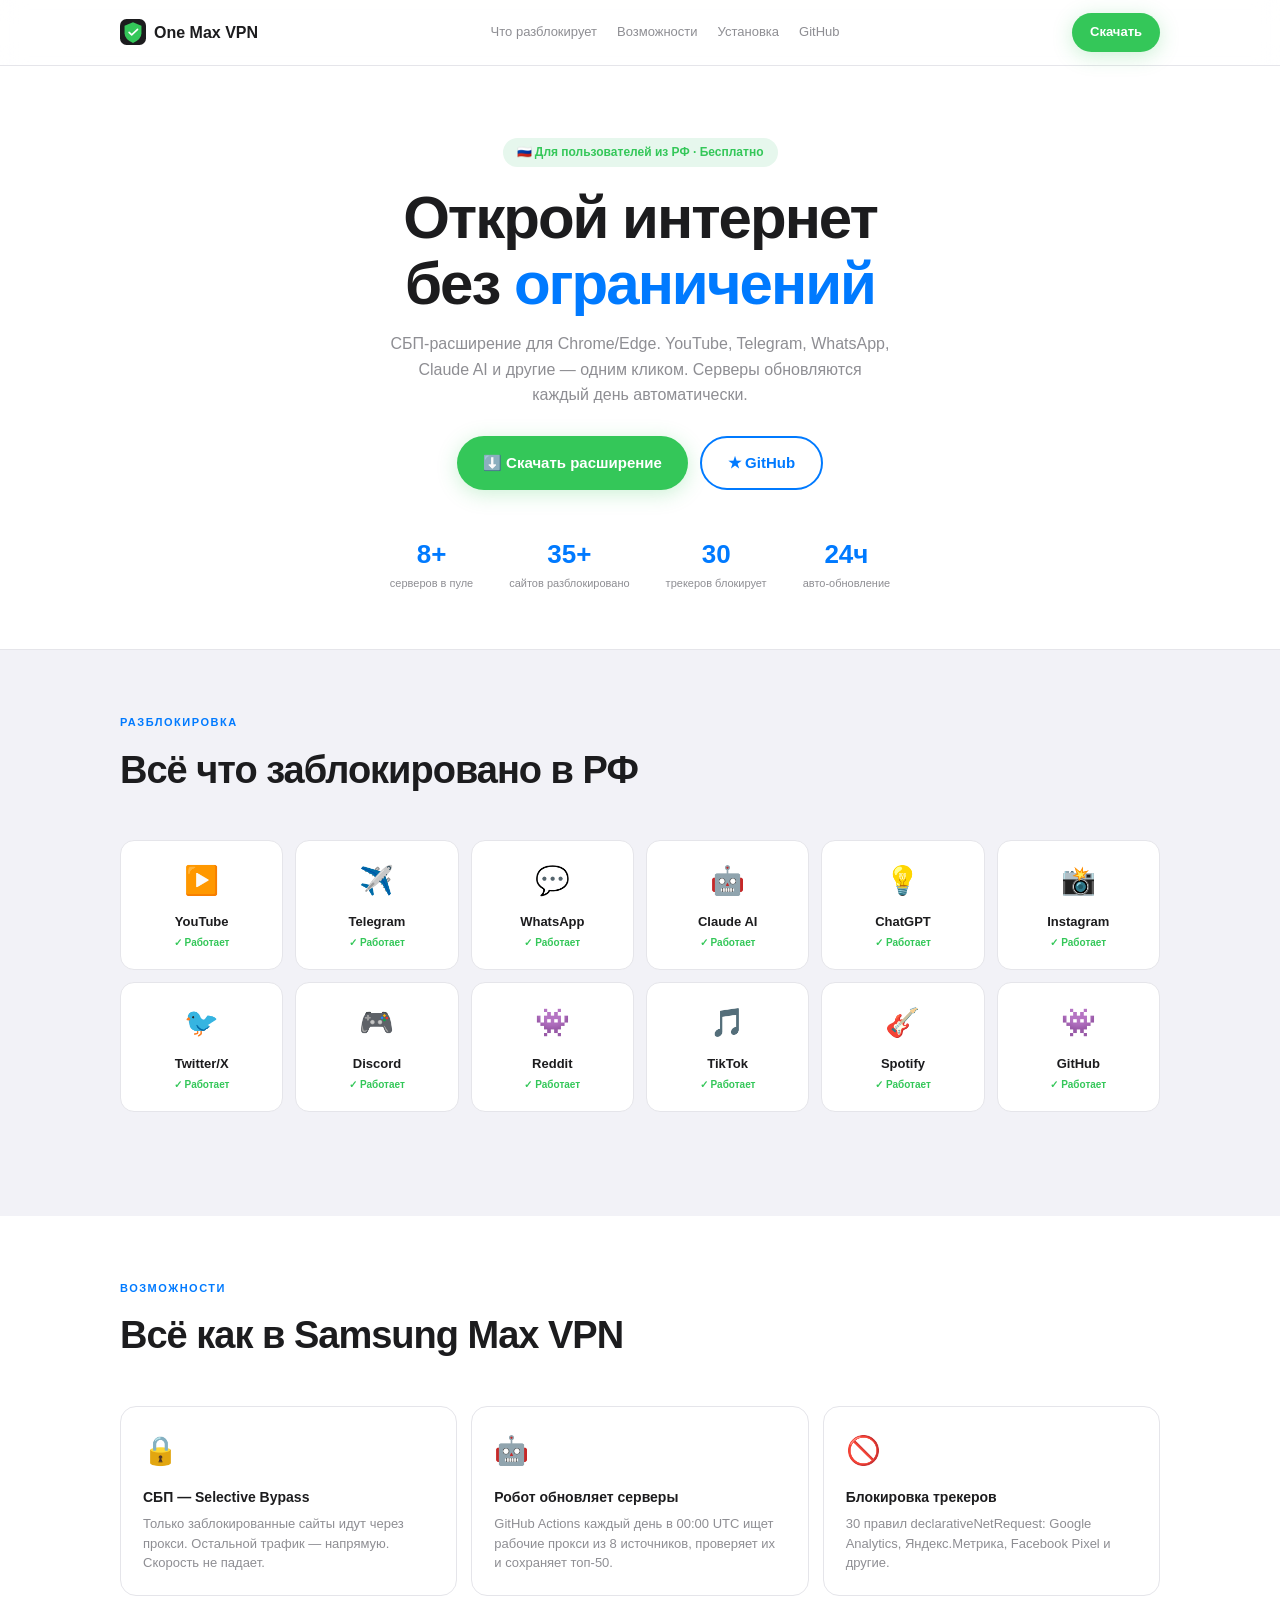
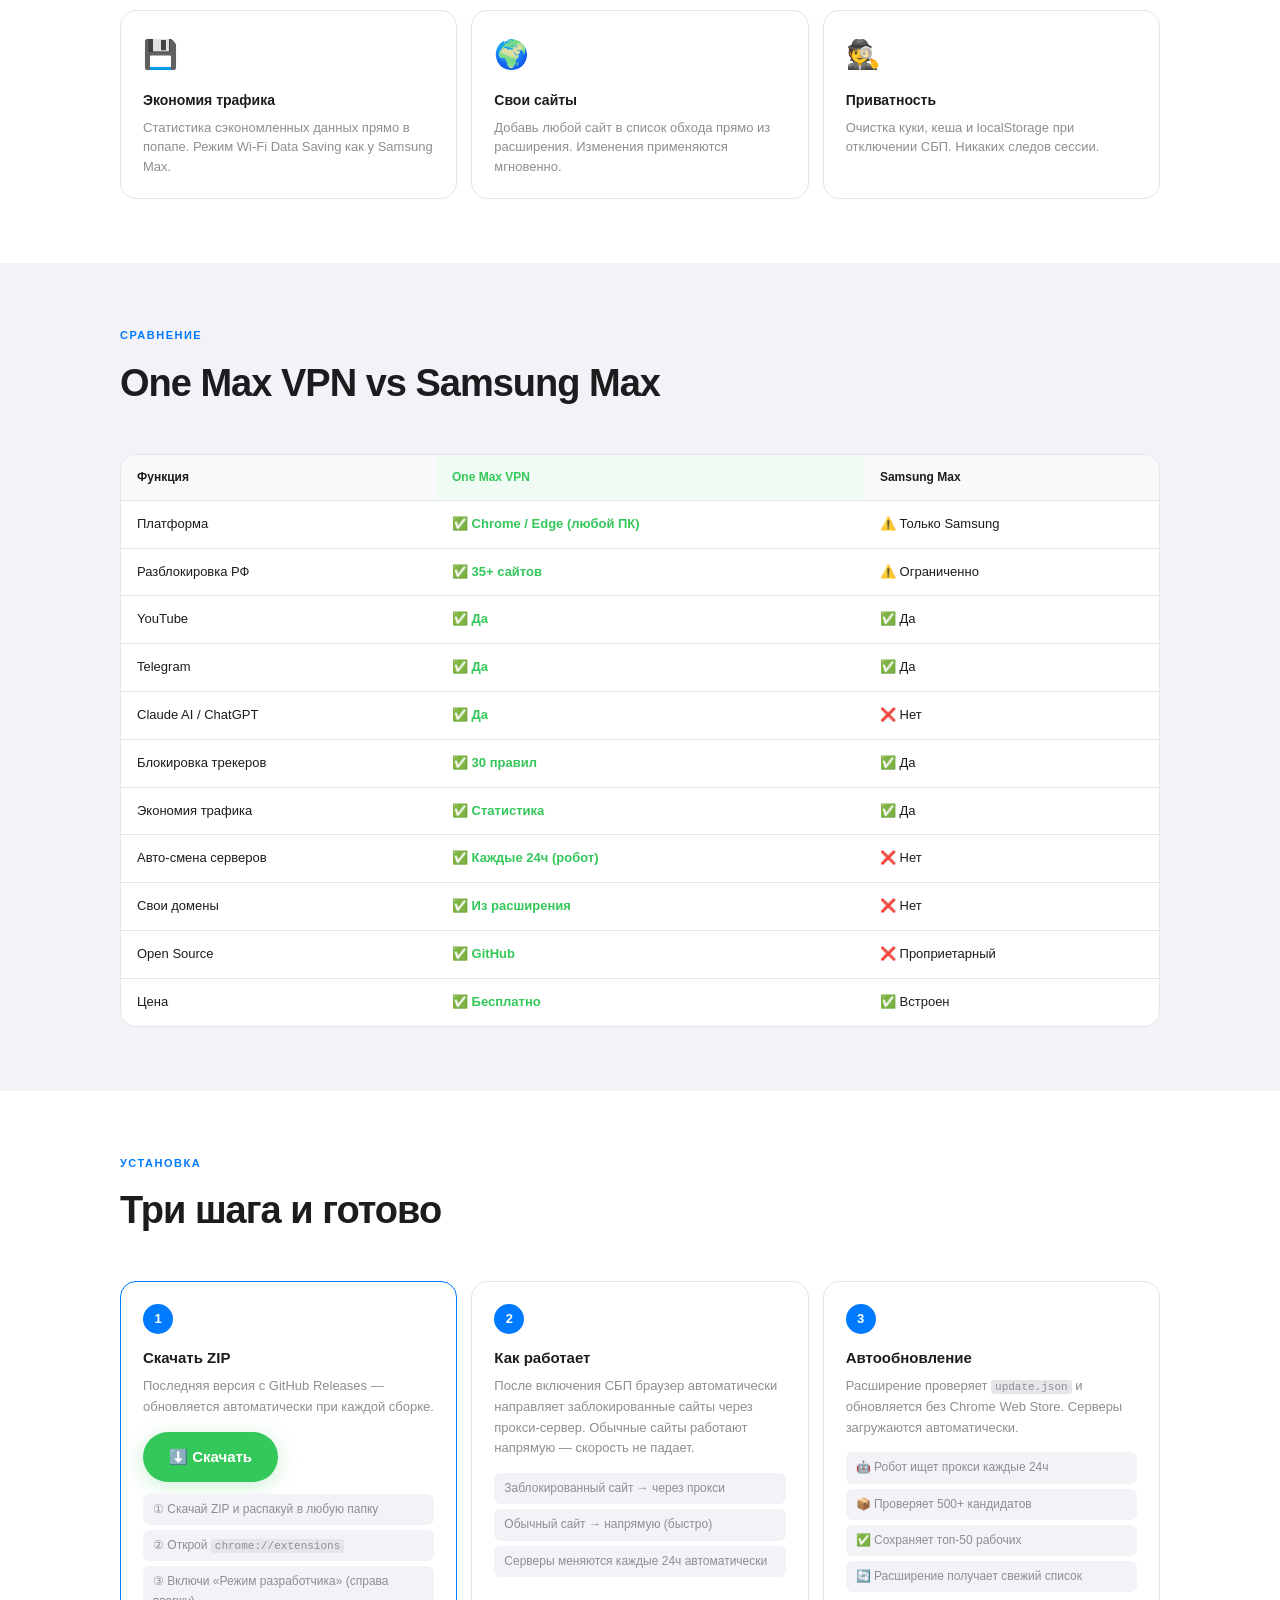
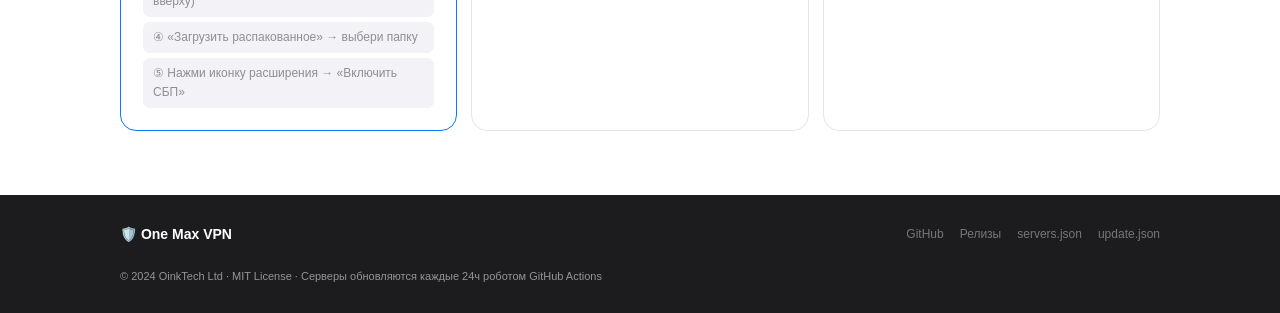
==== commit 4ba98a51: "1.0.7" ====
--- a/landing/index.html
+++ b/landing/index.html
@@ -3,85 +3,87 @@
 <head>
 <meta charset="UTF-8">
 <meta name="viewport" content="width=device-width,initial-scale=1">
-<title>One Max VPN — Бесплатный VPN для браузера</title>
-<meta name="description" content="One Max VPN — аналог Samsung Max VPN для Chrome/Edge. Блокировка трекеров, экономия трафика, авто-обновление серверов каждый день.">
+<title>One Max VPN — СБП для РФ</title>
+<meta name="description" content="Разблокируй YouTube, Telegram, WhatsApp, Claude AI и другие сайты в России. Бесплатное расширение для Chrome/Edge.">
 <style>
-:root{--bg:#f2f2f7;--white:#fff;--accent:#007aff;--green:#34c759;--red:#ff3b30;--text:#1c1c1e;--muted:#8e8e93;--border:#e5e5ea;--radius:16px;--max:1100px}
+:root{--bg:#f2f2f7;--white:#fff;--acc:#007aff;--green:#34c759;--text:#1c1c1e;--muted:#8e8e93;--brd:#e5e5ea;--r:16px;--max:1080px}
 *{box-sizing:border-box;margin:0;padding:0}html{scroll-behavior:smooth}
 body{background:var(--bg);color:var(--text);font-family:-apple-system,'Segoe UI',sans-serif;line-height:1.6}
-a{color:inherit;text-decoration:none}.container{max-width:var(--max);margin:0 auto;padding:0 20px}
-.btn{display:inline-flex;align-items:center;gap:8px;padding:12px 24px;border-radius:40px;font-size:15px;font-weight:700;cursor:pointer;transition:all .2s;border:none}
-.btn-green{background:var(--green);color:#fff;box-shadow:0 4px 20px #34c75940}.btn-green:hover{background:#2db34a;transform:translateY(-1px)}
-.btn-outline{background:transparent;color:var(--accent);border:2px solid var(--accent)}.btn-outline:hover{background:var(--accent);color:#fff}
-
-nav{background:var(--white);border-bottom:1px solid var(--border);position:sticky;top:0;z-index:100}
-.nav-in{max-width:var(--max);margin:0 auto;padding:14px 20px;display:flex;align-items:center;gap:20px}
-.nav-logo{display:flex;align-items:center;gap:8px;font-size:17px;font-weight:800}
-.nav-logo svg{width:28px;height:28px}
+a{color:inherit;text-decoration:none}
+.container{max-width:var(--max);margin:0 auto;padding:0 20px}
+.btn{display:inline-flex;align-items:center;gap:8px;padding:13px 26px;border-radius:40px;font-size:15px;font-weight:700;cursor:pointer;border:none;transition:all .2s}
+.btn-green{background:var(--green);color:#fff;box-shadow:0 4px 20px #34c75940}
+.btn-green:hover{transform:translateY(-1px);box-shadow:0 6px 28px #34c75950}
+.btn-ghost{background:transparent;color:var(--acc);border:2px solid var(--acc)}
+.btn-ghost:hover{background:var(--acc);color:#fff}
+
+nav{background:#ffffffee;backdrop-filter:blur(12px);border-bottom:1px solid var(--brd);position:sticky;top:0;z-index:99}
+.nav-in{max-width:var(--max);margin:0 auto;padding:13px 20px;display:flex;align-items:center;gap:16px}
+.nav-logo{display:flex;align-items:center;gap:8px;font-size:16px;font-weight:800}
+.nav-logo svg{width:26px;height:26px}
 .nav-links{display:flex;gap:20px;margin-left:auto}
-.nav-links a{font-size:14px;color:var(--muted);font-weight:500;transition:color .15s}
+.nav-links a{font-size:13px;color:var(--muted);font-weight:500}
 .nav-links a:hover{color:var(--text)}
-.nav-btn{margin-left:12px}
-
-.hero{background:var(--white);padding:80px 0 60px;text-align:center;border-bottom:1px solid var(--border)}
-.hero-tag{display:inline-block;background:#e6f7ed;color:var(--green);border-radius:20px;padding:5px 14px;font-size:13px;font-weight:700;margin-bottom:20px}
-.hero h1{font-size:clamp(36px,6vw,64px);font-weight:800;letter-spacing:-2px;margin-bottom:16px;line-height:1.1}
-.hero h1 span{color:var(--accent)}
-.hero p{font-size:17px;color:var(--muted);max-width:520px;margin:0 auto 32px}
-.hero-btns{display:flex;gap:12px;justify-content:center;flex-wrap:wrap;margin-bottom:48px}
-.hero-stats{display:flex;gap:40px;justify-content:center;flex-wrap:wrap}
-.hstat{text-align:center}
-.hstat-num{font-size:28px;font-weight:800;color:var(--accent)}
-.hstat-lbl{font-size:12px;color:var(--muted)}
-
-.section{padding:72px 0}
-.section-dark{background:var(--white)}
-.section-tag{font-size:12px;font-weight:700;color:var(--accent);text-transform:uppercase;letter-spacing:1.5px;margin-bottom:10px}
-.section h2{font-size:clamp(24px,4vw,40px);font-weight:800;letter-spacing:-1px;margin-bottom:48px}
-
-/* Features grid */
-.features{display:grid;grid-template-columns:repeat(auto-fill,minmax(280px,1fr));gap:16px}
-.feat{background:var(--white);border-radius:var(--radius);padding:24px;border:1px solid var(--border);transition:box-shadow .2s}
-.feat:hover{box-shadow:0 4px 20px #0001}
-.feat-ico{width:44px;height:44px;border-radius:12px;display:flex;align-items:center;justify-content:center;font-size:22px;margin-bottom:14px}
-.feat h3{font-size:15px;font-weight:700;margin-bottom:6px}
+
+.hero{background:var(--white);padding:72px 0 56px;text-align:center;border-bottom:1px solid var(--brd)}
+.hero-tag{display:inline-block;background:#e6f7ed;color:var(--green);border-radius:20px;padding:5px 14px;font-size:12px;font-weight:700;margin-bottom:18px}
+.hero h1{font-size:clamp(32px,6vw,60px);font-weight:800;letter-spacing:-2px;line-height:1.1;margin-bottom:14px}
+.hero h1 span{color:var(--acc)}
+.hero-sub{font-size:16px;color:var(--muted);max-width:500px;margin:0 auto 28px}
+.hero-btns{display:flex;gap:12px;justify-content:center;flex-wrap:wrap;margin-bottom:44px}
+.hero-stats{display:flex;gap:36px;justify-content:center;flex-wrap:wrap}
+.hs{text-align:center}
+.hs-n{font-size:26px;font-weight:800;color:var(--acc)}
+.hs-l{font-size:11px;color:var(--muted)}
+
+.section{padding:64px 0}
+.s-dark{background:var(--white)}
+.s-tag{font-size:11px;font-weight:700;color:var(--acc);text-transform:uppercase;letter-spacing:1.5px;margin-bottom:8px}
+.s-h2{font-size:clamp(22px,4vw,38px);font-weight:800;letter-spacing:-1px;margin-bottom:40px}
+
+/* Unblock grid */
+.unblock-grid{display:grid;grid-template-columns:repeat(auto-fill,minmax(140px,1fr));gap:12px;margin-bottom:40px}
+.ub-card{background:var(--white);border-radius:14px;padding:18px 14px;text-align:center;border:1px solid var(--brd)}
+.ub-ico{font-size:28px;margin-bottom:8px}
+.ub-name{font-size:13px;font-weight:600}
+.ub-tag{font-size:10px;color:var(--green);font-weight:700;margin-top:2px}
+
+/* Features */
+.feat-grid{display:grid;grid-template-columns:repeat(auto-fill,minmax(260px,1fr));gap:14px}
+.feat{background:var(--white);border-radius:var(--r);padding:22px;border:1px solid var(--brd)}
+.feat-ico{font-size:28px;margin-bottom:12px}
+.feat h3{font-size:14px;font-weight:700;margin-bottom:6px}
 .feat p{font-size:13px;color:var(--muted);line-height:1.5}
-.ico-green{background:#e6f7ed}.ico-blue{background:#e6f0ff}.ico-red{background:#ffe6e6}.ico-orange{background:#fff0e6}.ico-purple{background:#f0e6ff}
-
-/* Compare table */
-.table-wrap{overflow-x:auto;border-radius:var(--radius);border:1px solid var(--border);background:var(--white)}
+
+/* Compare */
+.tbl-wrap{overflow-x:auto;border-radius:var(--r);border:1px solid var(--brd);background:var(--white)}
 table{width:100%;border-collapse:collapse}
-th,td{padding:14px 18px;text-align:left;font-size:14px;border-bottom:1px solid var(--border)}
-th{font-size:13px;font-weight:700;background:#f9f9fb}
+th,td{padding:13px 16px;text-align:left;font-size:13px;border-bottom:1px solid var(--brd)}
+th{font-size:12px;font-weight:700;background:#f9f9fb}
 tr:last-child td{border-bottom:none}
-tr:hover td{background:#fafafa}
 .our{color:var(--green);font-weight:700}
 th.our{background:#f0fbf4;color:var(--green)}
 
 /* Install */
-.install-grid{display:grid;grid-template-columns:repeat(auto-fill,minmax(300px,1fr));gap:16px}
-.inst{background:var(--white);border-radius:var(--radius);padding:24px;border:1px solid var(--border)}
-.inst.primary{border-color:var(--accent)}
-.inst-num{width:32px;height:32px;border-radius:50%;background:var(--accent);color:#fff;font-weight:800;font-size:14px;display:flex;align-items:center;justify-content:center;margin-bottom:14px}
-.inst h3{font-size:16px;font-weight:700;margin-bottom:8px}
-.inst p{font-size:13px;color:var(--muted);margin-bottom:16px}
-.steps{display:flex;flex-direction:column;gap:6px;margin-top:16px}
-.step{font-size:13px;color:var(--muted);background:var(--bg);padding:7px 12px;border-radius:8px}
-.step code{background:var(--border);padding:1px 5px;border-radius:4px;font-size:12px}
-
-footer{background:var(--text);color:#ffffffaa;padding:32px 0}
-.foot-in{max-width:var(--max);margin:0 auto;padding:0 20px;display:flex;align-items:center;gap:20px;flex-wrap:wrap}
-.foot-logo{color:#fff;font-size:15px;font-weight:800}
-.foot-links{display:flex;gap:20px;margin-left:auto}
-.foot-links a{font-size:13px;color:#ffffff88;transition:color .15s}
+.inst-grid{display:grid;grid-template-columns:repeat(auto-fill,minmax(280px,1fr));gap:14px}
+.inst{background:var(--white);border-radius:var(--r);padding:22px;border:1px solid var(--brd)}
+.inst.main{border-color:var(--acc)}
+.inst-n{width:30px;height:30px;border-radius:50%;background:var(--acc);color:#fff;font-weight:800;font-size:13px;display:flex;align-items:center;justify-content:center;margin-bottom:12px}
+.inst h3{font-size:15px;font-weight:700;margin-bottom:6px}
+.inst p{font-size:13px;color:var(--muted);margin-bottom:14px}
+.steps{display:flex;flex-direction:column;gap:5px;margin-top:12px}
+.step{font-size:12px;color:var(--muted);background:var(--bg);padding:6px 10px;border-radius:7px}
+code{background:var(--brd);padding:1px 4px;border-radius:3px;font-size:11px}
+
+footer{background:var(--text);color:#ffffff88;padding:28px 0}
+.foot-in{max-width:var(--max);margin:0 auto;padding:0 20px;display:flex;align-items:center;gap:16px;flex-wrap:wrap}
+.foot-logo{color:#fff;font-size:14px;font-weight:800}
+.foot-links{display:flex;gap:16px;margin-left:auto}
+.foot-links a{font-size:12px;color:#ffffff66}
 .foot-links a:hover{color:#fff}
-.foot-copy{width:100%;font-size:12px;margin-top:8px}
-
-@media(max-width:768px){
-  .nav-links{display:none}
-  .hero{padding:50px 0 40px}
-  .foot-links{margin-left:0}
-}
+.foot-copy{font-size:11px;width:100%;margin-top:6px}
+
+@media(max-width:680px){.nav-links{display:none}.hero{padding:44px 0 36px}.foot-links{margin-left:0}}
 </style>
 </head>
 <body>
@@ -89,102 +91,136 @@
 <nav>
   <div class="nav-in">
     <div class="nav-logo">
-      <svg viewBox="0 0 40 40"><rect width="40" height="40" rx="10" fill="#1c1c1e"/><path d="M20 6L32 11L32 22Q32 30 20 35Q8 30 8 22L8 11Z" fill="#34c759"/><path d="M14 20L18 24L26 16" stroke="#fff" stroke-width="2.5" stroke-linecap="round" stroke-linejoin="round" fill="none"/></svg>
+      <svg viewBox="0 0 40 40"><rect width="40" height="40" rx="10" fill="#1c1c1e"/><path d="M20 5L33 10.5L33 22Q33 31 20 37Q7 31 7 22L7 10.5Z" fill="#34c759"/><path d="M14 20.5L18 24.5L27 16" stroke="#fff" stroke-width="2.5" stroke-linecap="round" stroke-linejoin="round" fill="none"/></svg>
       One Max VPN
     </div>
     <div class="nav-links">
+      <a href="#unblock">Что разблокирует</a>
       <a href="#features">Возможности</a>
-      <a href="#compare">Сравнение</a>
       <a href="#install">Установка</a>
       <a href="https://github.com/OinkTechLtd/one-max-vpn" target="_blank">GitHub</a>
     </div>
-    <a class="btn btn-green nav-btn" href="#install">Скачать</a>
+    <a class="btn btn-green" href="#install" style="margin-left:auto;padding:9px 18px;font-size:13px">Скачать</a>
   </div>
 </nav>
 
 <section class="hero">
   <div class="container">
-    <div class="hero-tag">🆓 Полностью бесплатно · Open Source</div>
-    <h1>Privacy VPN<br>and <span>data saver</span></h1>
-    <p>Аналог Samsung Max VPN для браузера. Шифрует трафик, блокирует трекеры, меняет серверы автоматически каждый день.</p>
+    <div class="hero-tag">🇷🇺 Для пользователей из РФ · Бесплатно</div>
+    <h1>Открой интернет<br>без <span>ограничений</span></h1>
+    <p class="hero-sub">СБП-расширение для Chrome/Edge. YouTube, Telegram, WhatsApp, Claude AI и другие — одним кликом. Серверы обновляются каждый день автоматически.</p>
     <div class="hero-btns">
-      <a class="btn btn-green" id="btnDownload" href="https://github.com/OinkTechLtd/one-max-vpn/releases/latest" target="_blank">⬇️ Скачать расширение</a>
-      <a class="btn btn-outline" href="https://github.com/OinkTechLtd/one-max-vpn" target="_blank">★ GitHub</a>
+      <a class="btn btn-green" id="btnDl" href="https://github.com/OinkTechLtd/one-max-vpn/releases/latest" target="_blank">⬇️ Скачать расширение</a>
+      <a class="btn btn-ghost" href="https://github.com/OinkTechLtd/one-max-vpn" target="_blank">★ GitHub</a>
     </div>
     <div class="hero-stats">
-      <div class="hstat"><div class="hstat-num" id="statServers">50+</div><div class="hstat-lbl">серверов ежедневно</div></div>
-      <div class="hstat"><div class="hstat-num">30</div><div class="hstat-lbl">трекеров блокирует</div></div>
-      <div class="hstat"><div class="hstat-num">24ч</div><div class="hstat-lbl">авторотация</div></div>
-    </div>
-  </div>
-</section>
-
-<section class="section" id="features">
-  <div class="container">
-    <div class="section-tag">Возможности</div>
-    <h2>Всё как в Samsung Max — прямо в браузере</h2>
-    <div class="features">
-      <div class="feat"><div class="feat-ico ico-green">🔒</div><h3>VPN одним кликом</h3><p>Весь трафик браузера через зашифрованный прокси. Реальный IP скрыт.</p></div>
-      <div class="feat"><div class="feat-ico ico-red">🚫</div><h3>Блокировка трекеров</h3><p>30+ правил: Google Analytics, Яндекс.Метрика, Facebook Pixel, Hotjar и другие.</p></div>
-      <div class="feat"><div class="feat-ico ico-blue">💾</div><h3>Экономия трафика</h3><p>Счётчик сэкономленных данных прямо в попапе. Работает как режим Data Saving.</p></div>
-      <div class="feat"><div class="feat-ico ico-orange">🤖</div><h3>Робот обновляет серверы</h3><p>GitHub Actions каждые 24ч ищет рабочие прокси и обновляет пул автоматически.</p></div>
-      <div class="feat"><div class="feat-ico ico-purple">🕵️</div><h3>Режим инкогнито</h3><p>При отключении VPN автоматически очищает куки, кеш и localStorage.</p></div>
-      <div class="feat"><div class="feat-ico ico-green">🌍</div><h3>Выбор страны</h3><p>Серверы в 15+ странах. Переключение одним кликом прямо в попапе.</p></div>
-    </div>
-  </div>
-</section>
-
-<section class="section section-dark" id="compare">
-  <div class="container">
-    <div class="section-tag">Сравнение</div>
-    <h2>One Max VPN vs Samsung Max</h2>
-    <div class="table-wrap">
+      <div class="hs"><div class="hs-n" id="statSrv">50+</div><div class="hs-l">серверов в пуле</div></div>
+      <div class="hs"><div class="hs-n">35+</div><div class="hs-l">сайтов разблокировано</div></div>
+      <div class="hs"><div class="hs-n">30</div><div class="hs-l">трекеров блокирует</div></div>
+      <div class="hs"><div class="hs-n">24ч</div><div class="hs-l">авто-обновление</div></div>
+    </div>
+  </div>
+</section>
+
+<section class="section" id="unblock">
+  <div class="container">
+    <div class="s-tag">Разблокировка</div>
+    <h2 class="s-h2">Всё что заблокировано в РФ</h2>
+    <div class="unblock-grid">
+      <div class="ub-card"><div class="ub-ico">▶️</div><div class="ub-name">YouTube</div><div class="ub-tag">✓ Работает</div></div>
+      <div class="ub-card"><div class="ub-ico">✈️</div><div class="ub-name">Telegram</div><div class="ub-tag">✓ Работает</div></div>
+      <div class="ub-card"><div class="ub-ico">💬</div><div class="ub-name">WhatsApp</div><div class="ub-tag">✓ Работает</div></div>
+      <div class="ub-card"><div class="ub-ico">🤖</div><div class="ub-name">Claude AI</div><div class="ub-tag">✓ Работает</div></div>
+      <div class="ub-card"><div class="ub-ico">💡</div><div class="ub-name">ChatGPT</div><div class="ub-tag">✓ Работает</div></div>
+      <div class="ub-card"><div class="ub-ico">📸</div><div class="ub-name">Instagram</div><div class="ub-tag">✓ Работает</div></div>
+      <div class="ub-card"><div class="ub-ico">🐦</div><div class="ub-name">Twitter/X</div><div class="ub-tag">✓ Работает</div></div>
+      <div class="ub-card"><div class="ub-ico">🎮</div><div class="ub-name">Discord</div><div class="ub-tag">✓ Работает</div></div>
+      <div class="ub-card"><div class="ub-ico">👾</div><div class="ub-name">Reddit</div><div class="ub-tag">✓ Работает</div></div>
+      <div class="ub-card"><div class="ub-ico">🎵</div><div class="ub-name">TikTok</div><div class="ub-tag">✓ Работает</div></div>
+      <div class="ub-card"><div class="ub-ico">🎸</div><div class="ub-name">Spotify</div><div class="ub-tag">✓ Работает</div></div>
+      <div class="ub-card"><div class="ub-ico">👾</div><div class="ub-name">GitHub</div><div class="ub-tag">✓ Работает</div></div>
+    </div>
+  </div>
+</section>
+
+<section class="section s-dark" id="features">
+  <div class="container">
+    <div class="s-tag">Возможности</div>
+    <h2 class="s-h2">Всё как в Samsung Max VPN</h2>
+    <div class="feat-grid">
+      <div class="feat"><div class="feat-ico">🔒</div><h3>СБП — Selective Bypass</h3><p>Только заблокированные сайты идут через прокси. Остальной трафик — напрямую. Скорость не падает.</p></div>
+      <div class="feat"><div class="feat-ico">🤖</div><h3>Робот обновляет серверы</h3><p>GitHub Actions каждый день в 00:00 UTC ищет рабочие прокси из 8 источников, проверяет их и сохраняет топ-50.</p></div>
+      <div class="feat"><div class="feat-ico">🚫</div><h3>Блокировка трекеров</h3><p>30 правил declarativeNetRequest: Google Analytics, Яндекс.Метрика, Facebook Pixel и другие.</p></div>
+      <div class="feat"><div class="feat-ico">💾</div><h3>Экономия трафика</h3><p>Статистика сэкономленных данных прямо в попапе. Режим Wi-Fi Data Saving как у Samsung Max.</p></div>
+      <div class="feat"><div class="feat-ico">🌍</div><h3>Свои сайты</h3><p>Добавь любой сайт в список обхода прямо из расширения. Изменения применяются мгновенно.</p></div>
+      <div class="feat"><div class="feat-ico">🕵️</div><h3>Приватность</h3><p>Очистка куки, кеша и localStorage при отключении СБП. Никаких следов сессии.</p></div>
+    </div>
+  </div>
+</section>
+
+<section class="section" id="compare">
+  <div class="container">
+    <div class="s-tag">Сравнение</div>
+    <h2 class="s-h2">One Max VPN vs Samsung Max</h2>
+    <div class="tbl-wrap">
       <table>
         <thead><tr><th>Функция</th><th class="our">One Max VPN</th><th>Samsung Max</th></tr></thead>
         <tbody>
-          <tr><td>Платформа</td>          <td class="our">✅ Любой браузер (Chrome/Edge)</td><td>⚠️ Только Samsung</td></tr>
-          <tr><td>VPN-шифрование</td>     <td class="our">✅ Да</td>                         <td>✅ Да</td></tr>
-          <tr><td>Блокировка трекеров</td><td class="our">✅ 30+ правил</td>                  <td>✅ Да</td></tr>
-          <tr><td>Экономия трафика</td>   <td class="our">✅ Статистика в попапе</td>         <td>✅ Да</td></tr>
-          <tr><td>Авто-смена серверов</td><td class="our">✅ Каждые 24ч (робот)</td>          <td>❌ Нет</td></tr>
-          <tr><td>Выбор страны сервера</td><td class="our">✅ 15+ стран</td>                  <td>⚠️ Ограниченно</td></tr>
-          <tr><td>Open Source</td>        <td class="our">✅ GitHub</td>                     <td>❌ Проприетарный</td></tr>
-          <tr><td>Режим инкогнито</td>    <td class="our">✅ Очистка при выходе</td>          <td>❌ Нет</td></tr>
-          <tr><td>Цена</td>               <td class="our">✅ Бесплатно</td>                   <td>✅ Встроен</td></tr>
+          <tr><td>Платформа</td>            <td class="our">✅ Chrome / Edge (любой ПК)</td><td>⚠️ Только Samsung</td></tr>
+          <tr><td>Разблокировка РФ</td>     <td class="our">✅ 35+ сайтов</td>             <td>⚠️ Ограниченно</td></tr>
+          <tr><td>YouTube</td>              <td class="our">✅ Да</td>                     <td>✅ Да</td></tr>
+          <tr><td>Telegram</td>             <td class="our">✅ Да</td>                     <td>✅ Да</td></tr>
+          <tr><td>Claude AI / ChatGPT</td>  <td class="our">✅ Да</td>                     <td>❌ Нет</td></tr>
+          <tr><td>Блокировка трекеров</td>  <td class="our">✅ 30 правил</td>              <td>✅ Да</td></tr>
+          <tr><td>Экономия трафика</td>     <td class="our">✅ Статистика</td>             <td>✅ Да</td></tr>
+          <tr><td>Авто-смена серверов</td>  <td class="our">✅ Каждые 24ч (робот)</td>     <td>❌ Нет</td></tr>
+          <tr><td>Свои домены</td>          <td class="our">✅ Из расширения</td>          <td>❌ Нет</td></tr>
+          <tr><td>Open Source</td>          <td class="our">✅ GitHub</td>                 <td>❌ Проприетарный</td></tr>
+          <tr><td>Цена</td>                 <td class="our">✅ Бесплатно</td>              <td>✅ Встроен</td></tr>
         </tbody>
       </table>
     </div>
   </div>
 </section>
 
-<section class="section" id="install">
-  <div class="container">
-    <div class="section-tag">Установка</div>
-    <h2>Три шага для установки</h2>
-    <div class="install-grid">
-      <div class="inst primary">
-        <div class="inst-num">1</div>
+<section class="section s-dark" id="install">
+  <div class="container">
+    <div class="s-tag">Установка</div>
+    <h2 class="s-h2">Три шага и готово</h2>
+    <div class="inst-grid">
+      <div class="inst main">
+        <div class="inst-n">1</div>
         <h3>Скачать ZIP</h3>
-        <p>Нажми кнопку и скачай архив с последней версией расширения</p>
+        <p>Последняя версия с GitHub Releases — обновляется автоматически при каждой сборке.</p>
         <a class="btn btn-green" id="btnZip" href="https://github.com/OinkTechLtd/one-max-vpn/releases/latest" target="_blank">⬇️ Скачать</a>
         <div class="steps">
-          <div class="step">① Скачай ZIP и распакуй в папку</div>
+          <div class="step">① Скачай ZIP и распакуй в любую папку</div>
           <div class="step">② Открой <code>chrome://extensions</code></div>
-          <div class="step">③ Включи «Режим разработчика»</div>
+          <div class="step">③ Включи «Режим разработчика» (справа вверху)</div>
           <div class="step">④ «Загрузить распакованное» → выбери папку</div>
+          <div class="step">⑤ Нажми иконку расширения → «Включить СБП»</div>
         </div>
       </div>
       <div class="inst">
-        <div class="inst-num">2</div>
-        <h3>GitHub Releases</h3>
-        <p>Последняя версия всегда на GitHub. Обновляется автоматически при каждой сборке.</p>
-        <a class="btn btn-outline" href="https://github.com/OinkTechLtd/one-max-vpn/releases" target="_blank">📦 Все релизы</a>
+        <div class="inst-n">2</div>
+        <h3>Как работает</h3>
+        <p>После включения СБП браузер автоматически направляет заблокированные сайты через прокси-сервер. Обычные сайты работают напрямую — скорость не падает.</p>
+        <div class="steps">
+          <div class="step">Заблокированный сайт → через прокси</div>
+          <div class="step">Обычный сайт → напрямую (быстро)</div>
+          <div class="step">Серверы меняются каждые 24ч автоматически</div>
+        </div>
       </div>
       <div class="inst">
-        <div class="inst-num">3</div>
+        <div class="inst-n">3</div>
         <h3>Автообновление</h3>
-        <p>Расширение проверяет <code>update.json</code> и обновляется автоматически без магазина.</p>
-        <a class="btn btn-outline" href="update.json" target="_blank">📄 update.json</a>
+        <p>Расширение проверяет <code>update.json</code> и обновляется без Chrome Web Store. Серверы загружаются автоматически.</p>
+        <div class="steps">
+          <div class="step">🤖 Робот ищет прокси каждые 24ч</div>
+          <div class="step">📦 Проверяет 500+ кандидатов</div>
+          <div class="step">✅ Сохраняет топ-50 рабочих</div>
+          <div class="step">🔄 Расширение получает свежий список</div>
+        </div>
       </div>
     </div>
   </div>
@@ -196,32 +232,24 @@
     <div class="foot-links">
       <a href="https://github.com/OinkTechLtd/one-max-vpn" target="_blank">GitHub</a>
       <a href="https://github.com/OinkTechLtd/one-max-vpn/releases" target="_blank">Релизы</a>
+      <a href="servers.json" target="_blank">servers.json</a>
       <a href="update.json" target="_blank">update.json</a>
-      <a href="servers.json" target="_blank">servers.json</a>
     </div>
     <div class="foot-copy">© 2024 OinkTech Ltd · MIT License · Серверы обновляются каждые 24ч роботом GitHub Actions</div>
   </div>
 </footer>
 
 <script>
-// Загружаем актуальное количество серверов из servers.json
 fetch('servers.json?' + Date.now())
   .then(r => r.json())
-  .then(d => {
-    if (Array.isArray(d) && d.length) {
-      document.getElementById('statServers').textContent = d.length + '+';
-    }
-  }).catch(() => {});
-
-// Загружаем ссылку на последний релиз
+  .then(d => { if (Array.isArray(d) && d.length) document.getElementById('statSrv').textContent = d.length + '+'; })
+  .catch(() => {});
+
 fetch('https://api.github.com/repos/OinkTechLtd/one-max-vpn/releases/latest')
   .then(r => r.json())
   .then(r => {
     const zip = r.assets?.find(a => a.name.endsWith('.zip'));
-    if (zip) {
-      document.getElementById('btnDownload').href = zip.browser_download_url;
-      document.getElementById('btnZip').href = zip.browser_download_url;
-    }
+    if (zip) { document.getElementById('btnDl').href = zip.browser_download_url; document.getElementById('btnZip').href = zip.browser_download_url; }
   }).catch(() => {});
 </script>
 </body>
